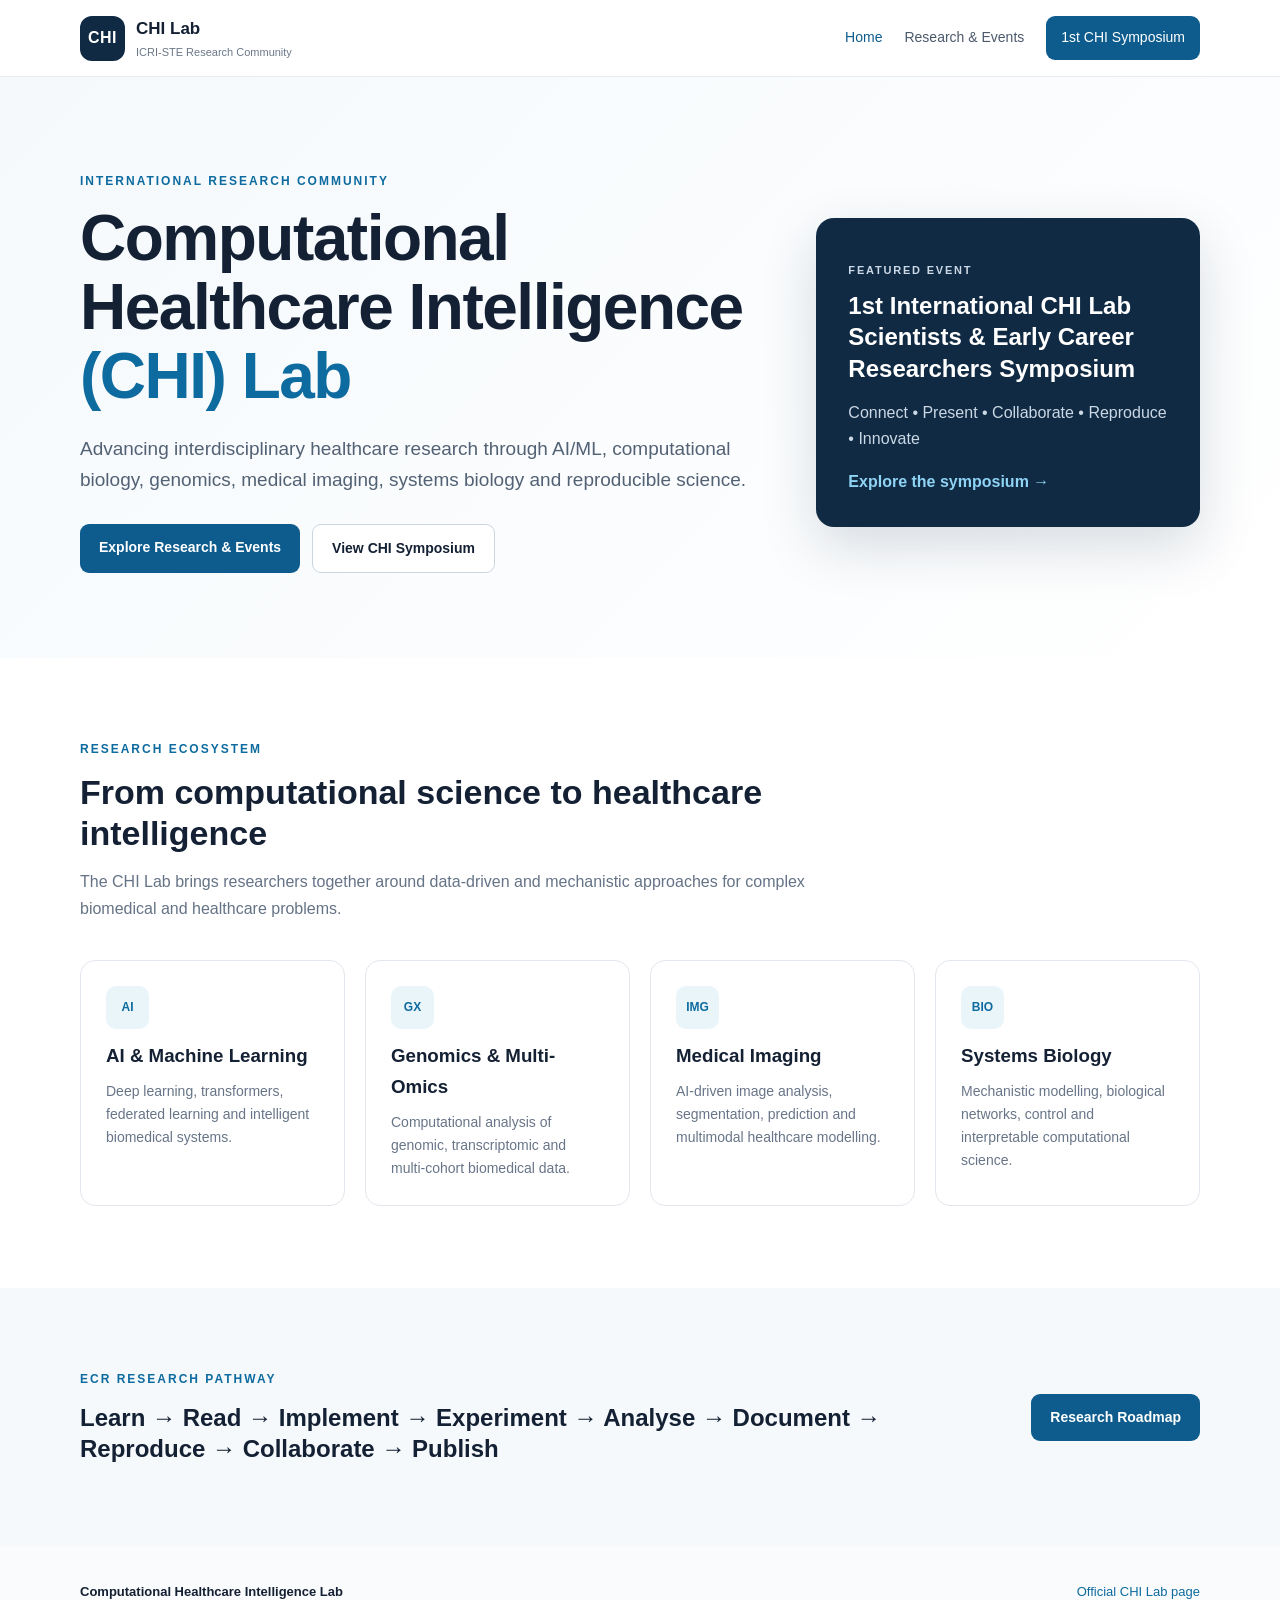
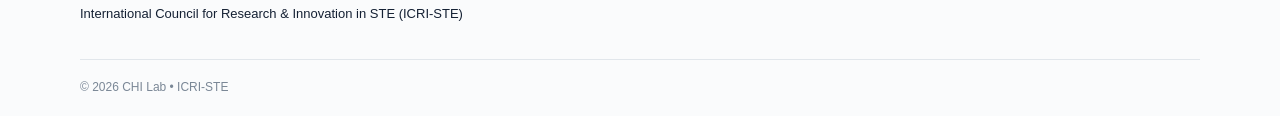
==== index.html @ 9bc494a2 "Add files via upload" ====
<!DOCTYPE html>
<html lang="en">
<head>
  <meta charset="UTF-8">
  <meta name="viewport" content="width=device-width, initial-scale=1.0">
  <meta name="description" content="Computational Healthcare Intelligence (CHI) Lab — Scientists and Early Career Researchers community, research, projects and symposiums.">
  <title>CHI Lab | Computational Healthcare Intelligence</title>
  <link rel="stylesheet" href="styles.css">
</head>
<body>
  <header class="site-header">
    <div class="container nav-wrap">
      <a class="brand" href="index.html">
        <span class="brand-mark">CHI</span>
        <span>
          <strong>CHI Lab</strong>
          <small>ICRI-STE Research Community</small>
        </span>
      </a>
      <nav>
        <a class="active" href="index.html">Home</a>
        <a href="projects.html">Research & Events</a>
        <a class="nav-button" href="symposium.html">1st CHI Symposium</a>
      </nav>
    </div>
  </header>

  <main>
    <section class="hero">
      <div class="container hero-grid">
        <div>
          <p class="eyebrow">INTERNATIONAL RESEARCH COMMUNITY</p>
          <h1>Computational Healthcare Intelligence <span>(CHI) Lab</span></h1>
          <p class="hero-text">
            Advancing interdisciplinary healthcare research through AI/ML, computational biology,
            genomics, medical imaging, systems biology and reproducible science.
          </p>
          <div class="hero-actions">
            <a class="btn primary" href="projects.html">Explore Research & Events</a>
            <a class="btn secondary" href="symposium.html">View CHI Symposium</a>
          </div>
        </div>
        <div class="hero-card">
          <p class="card-label">FEATURED EVENT</p>
          <h2>1st International CHI Lab Scientists & Early Career Researchers Symposium</h2>
          <p>Connect • Present • Collaborate • Reproduce • Innovate</p>
          <a href="symposium.html">Explore the symposium →</a>
        </div>
      </div>
    </section>

    <section class="section">
      <div class="container">
        <div class="section-heading">
          <p class="eyebrow">RESEARCH ECOSYSTEM</p>
          <h2>From computational science to healthcare intelligence</h2>
          <p>
            The CHI Lab brings researchers together around data-driven and mechanistic approaches
            for complex biomedical and healthcare problems.
          </p>
        </div>

        <div class="cards four">
          <article class="card"><div class="icon">AI</div><h3>AI & Machine Learning</h3><p>Deep learning, transformers, federated learning and intelligent biomedical systems.</p></article>
          <article class="card"><div class="icon">GX</div><h3>Genomics & Multi-Omics</h3><p>Computational analysis of genomic, transcriptomic and multi-cohort biomedical data.</p></article>
          <article class="card"><div class="icon">IMG</div><h3>Medical Imaging</h3><p>AI-driven image analysis, segmentation, prediction and multimodal healthcare modelling.</p></article>
          <article class="card"><div class="icon">BIO</div><h3>Systems Biology</h3><p>Mechanistic modelling, biological networks, control and interpretable computational science.</p></article>
        </div>
      </div>
    </section>

    <section class="section soft">
      <div class="container pathway">
        <div>
          <p class="eyebrow">ECR RESEARCH PATHWAY</p>
          <h2>Learn → Read → Implement → Experiment → Analyse → Document → Reproduce → Collaborate → Publish</h2>
        </div>
        <a class="btn primary" href="projects.html">Research Roadmap</a>
      </div>
    </section>
  </main>

  <footer>
    <div class="container footer-grid">
      <div><strong>Computational Healthcare Intelligence Lab</strong><br>International Council for Research & Innovation in STE (ICRI-STE)</div>
      <div><a href="https://icriste.com/computational-healthcare-intelligence-lab-chi-lab/">Official CHI Lab page</a></div>
    </div>
    <div class="container copyright">© 2026 CHI Lab • ICRI-STE</div>
  </footer>

  <script src="script.js"></script>
</body>
</html>
---- styles.css ----
*{box-sizing:border-box}html{scroll-behavior:smooth}body{margin:0;font-family:Inter,Segoe UI,Arial,sans-serif;color:#142033;background:#fff;line-height:1.65}a{color:inherit;text-decoration:none}.container{width:min(1120px,92%);margin:auto}.site-header{position:sticky;top:0;z-index:20;background:rgba(255,255,255,.94);backdrop-filter:blur(12px);border-bottom:1px solid #e7ebf0}.nav-wrap{min-height:76px;display:flex;align-items:center;justify-content:space-between;gap:25px}.brand{display:flex;align-items:center;gap:11px}.brand-mark{width:45px;height:45px;border-radius:12px;display:grid;place-items:center;background:#102a43;color:#fff;font-weight:800;letter-spacing:.5px}.brand strong{display:block;font-size:17px}.brand small{display:block;color:#6b7788;font-size:11px}nav{display:flex;align-items:center;gap:22px;font-size:14px;color:#4c596b}nav a:hover,nav .active{color:#0d5c8d}.nav-button{padding:10px 15px;border-radius:9px;background:#0d5c8d!important;color:#fff!important}.hero{padding:95px 0 85px;background:linear-gradient(135deg,#f5f9fc,#fff)}.hero-grid{display:grid;grid-template-columns:1.4fr .8fr;gap:65px;align-items:center}.eyebrow{font-size:12px;font-weight:800;letter-spacing:2px;color:#0d6b9f;margin:0 0 12px}.hero h1,.page-hero h1,.symposium-hero h1{font-size:clamp(38px,5vw,64px);line-height:1.08;margin:0 0 22px;letter-spacing:-1.5px}.hero h1 span,.symposium-hero h1 span{color:#0d6b9f}.hero-text,.lead{font-size:19px;color:#526174;max-width:720px}.hero-actions{display:flex;gap:12px;flex-wrap:wrap;margin-top:28px}.btn{display:inline-block;padding:12px 19px;border-radius:9px;font-weight:700;font-size:14px}.btn.primary{background:#0d5c8d;color:#fff}.btn.secondary{border:1px solid #ccd6e0;background:#fff}.hero-card{padding:32px;border-radius:18px;background:#102a43;color:#fff;box-shadow:0 20px 55px rgba(16,42,67,.16)}.hero-card h2{line-height:1.3;margin:8px 0 14px}.hero-card p{color:#cbd8e5}.hero-card a{font-weight:700;color:#8fd3f5}.card-label,.event-kicker{font-size:11px;font-weight:800;letter-spacing:1.8px;color:#79c5e9}.section{padding:82px 0}.section.soft{background:#f6f9fb}.section-heading{max-width:760px;margin-bottom:38px}.section-heading h2{font-size:34px;line-height:1.2;margin:0 0 12px}.section-heading p:not(.eyebrow){color:#657386}.section-heading.compact{margin-top:70px}.cards{display:grid;gap:20px}.cards.four{grid-template-columns:repeat(4,1fr)}.cards.three{grid-template-columns:repeat(3,1fr)}.card{border:1px solid #e1e7ed;border-radius:15px;padding:25px;background:#fff}.card h3{margin:12px 0 8px}.card p{margin:0;color:#687588;font-size:14px}.icon{width:43px;height:43px;border-radius:10px;background:#eaf5fa;color:#0d6b9f;display:grid;place-items:center;font-weight:800;font-size:12px}.pathway{display:flex;align-items:center;justify-content:space-between;gap:35px}.pathway h2{max-width:850px;margin:0;line-height:1.3}.page-hero{padding:80px 0;background:#f5f9fc}.page-hero h1{font-size:48px}.page-hero p:not(.eyebrow){font-size:18px;color:#627083}.feature-event{display:grid;grid-template-columns:125px 1fr;gap:35px;border:1px solid #dfe7ee;border-radius:18px;padding:32px;background:#fff;box-shadow:0 12px 35px rgba(16,42,67,.06)}.event-date{height:125px;border-radius:15px;background:#102a43;color:#fff;display:grid;place-items:center;align-content:center}.event-date span{font-size:45px;font-weight:800;line-height:1}.event-date small{font-size:10px;letter-spacing:1px}.feature-event h2{font-size:30px;line-height:1.25;margin:0 0 14px}.feature-event p{color:#657386}.tags{display:flex;gap:8px;flex-wrap:wrap;margin:20px 0}.tags span{font-size:12px;padding:5px 9px;border-radius:20px;background:#edf5f9;color:#0b5f87}.symposium-hero{padding:100px 0;background:radial-gradient(circle at 80% 20%,#dff3fb,transparent 34%),linear-gradient(135deg,#f4f9fc,#fff)}.event-kicker{display:inline-block;padding:7px 11px;border:1px solid #b8dcea;border-radius:20px;margin-bottom:18px}.symposium-hero h1{font-size:clamp(38px,5vw,62px)}.split{display:grid;grid-template-columns:1.15fr .85fr;gap:65px;align-items:start}.split h2{font-size:36px;line-height:1.2}.info-panel{border:1px solid #dfe7ee;border-radius:16px;overflow:hidden}.info-panel div{padding:18px 20px;border-bottom:1px solid #e5eaf0}.info-panel div:last-child{border:0}.info-panel span{display:block;color:#718095;font-size:12px;text-transform:uppercase;letter-spacing:1px}.info-panel strong{display:block;margin-top:4px}.timeline{display:grid;gap:15px}.timeline>div{display:grid;grid-template-columns:55px 1fr;gap:20px;padding:20px;border:1px solid #dfe7ee;border-radius:13px;background:#fff}.timeline>div>span{width:45px;height:45px;border-radius:50%;display:grid;place-items:center;background:#eaf5fa;color:#0d6b9f;font-weight:800}.timeline h3{margin:0 0 5px}.timeline p{margin:0;color:#687588}.cta-box{margin-top:55px;padding:38px;border-radius:18px;background:#102a43;color:#fff}.cta-box h2{margin-top:0}.cta-box p{color:#cbd8e5}.footer-grid{display:flex;justify-content:space-between;gap:30px;padding:35px 0;border-bottom:1px solid #e1e6eb;font-size:13px}.footer-grid a{color:#0d6b9f}.copyright{padding:18px 0;color:#7a8796;font-size:12px}footer{background:#fafbfc}@media(max-width:850px){nav{gap:9px}nav a:not(.nav-button){display:none}.hero-grid,.split{grid-template-columns:1fr}.cards.four,.cards.three{grid-template-columns:1fr 1fr}.feature-event{grid-template-columns:1fr}.pathway{display:block}.pathway .btn{margin-top:22px}}@media(max-width:560px){.cards.four,.cards.three{grid-template-columns:1fr}.hero{padding:65px 0}.section{padding:60px 0}.feature-event{padding:22px}.footer-grid{display:block}.footer-grid>div+div{margin-top:14px}}
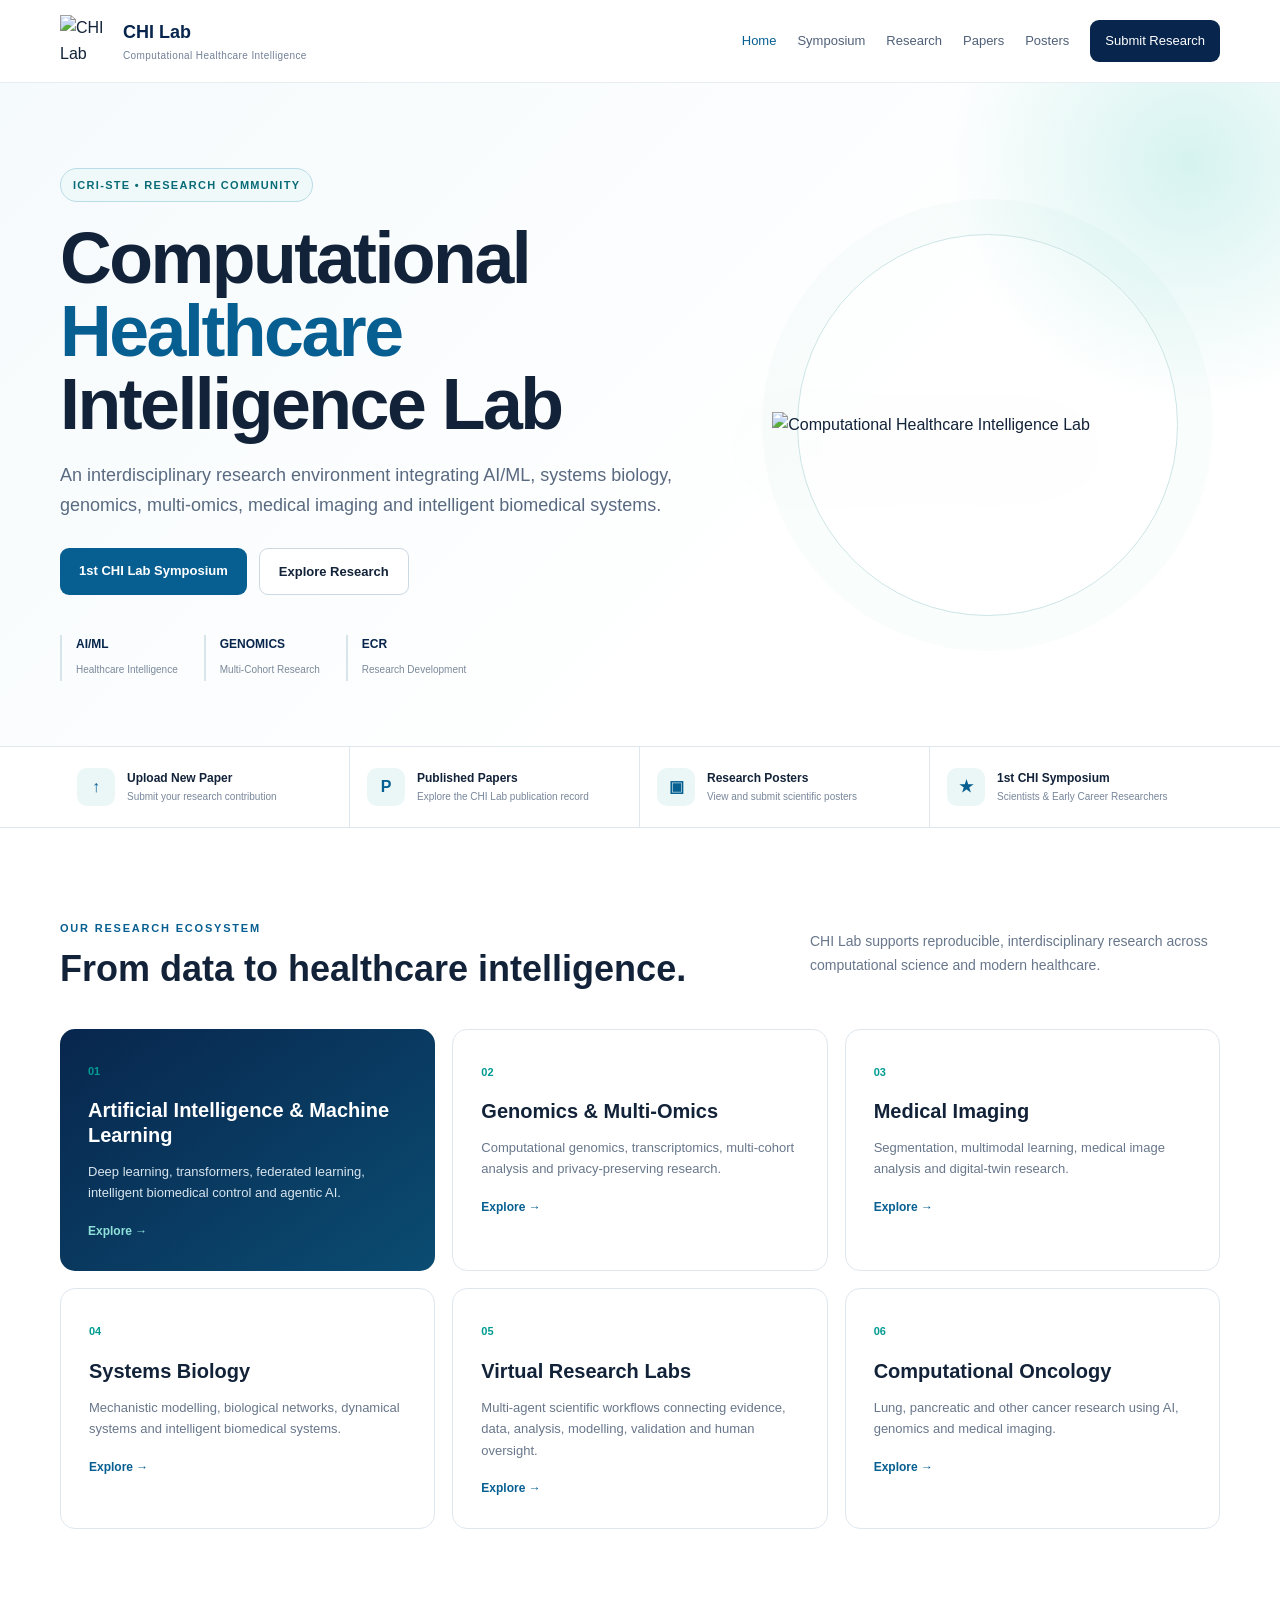
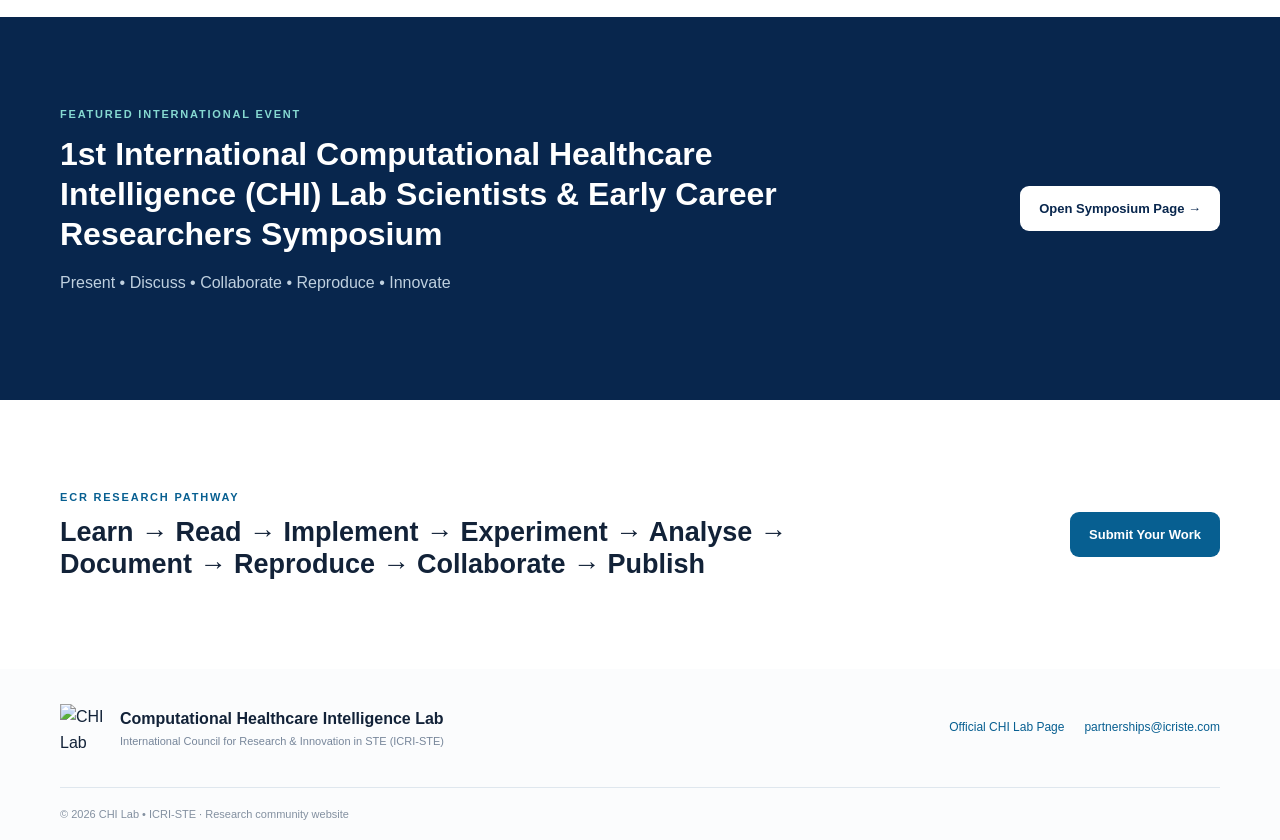
==== commit 6410882a: "Add files via upload" ====
--- a/index.html
+++ b/index.html
@@ -1,93 +1,112 @@
 <!DOCTYPE html>
 <html lang="en">
 <head>
-  <meta charset="UTF-8">
-  <meta name="viewport" content="width=device-width, initial-scale=1.0">
-  <meta name="description" content="Computational Healthcare Intelligence (CHI) Lab — Scientists and Early Career Researchers community, research, projects and symposiums.">
-  <title>CHI Lab | Computational Healthcare Intelligence</title>
-  <link rel="stylesheet" href="styles.css">
+<meta charset="UTF-8">
+<meta name="viewport" content="width=device-width, initial-scale=1.0">
+<meta name="description" content="Computational Healthcare Intelligence (CHI) Lab — ICRI-STE">
+<title>CHI Lab | Computational Healthcare Intelligence</title>
+<link rel="icon" type="image/png" href="assets/CHI-Lab.png">
+<link rel="stylesheet" href="styles.css">
 </head>
 <body>
-  <header class="site-header">
-    <div class="container nav-wrap">
-      <a class="brand" href="index.html">
-        <span class="brand-mark">CHI</span>
-        <span>
-          <strong>CHI Lab</strong>
-          <small>ICRI-STE Research Community</small>
-        </span>
-      </a>
-      <nav>
-        <a class="active" href="index.html">Home</a>
-        <a href="projects.html">Research & Events</a>
-        <a class="nav-button" href="symposium.html">1st CHI Symposium</a>
-      </nav>
+<header class="header">
+  <div class="container nav">
+    <a class="brand" href="index.html">
+      <img src="assets/CHI-Lab.png" alt="CHI Lab logo">
+      <span><b>CHI Lab</b><small>Computational Healthcare Intelligence</small></span>
+    </a>
+    <button class="menu" aria-label="Toggle menu">☰</button>
+    <nav class="links">
+      <a class="active" href="index.html">Home</a>
+      <a href="symposium.html">Symposium</a>
+      <a href="research.html">Research</a>
+      <a href="publications.html">Papers</a>
+      <a href="posters.html">Posters</a>
+      <a class="nav-cta" href="submit.html">Submit Research</a>
+    </nav>
+  </div>
+</header>
+
+<main>
+<section class="hero">
+  <div class="hero-glow"></div>
+  <div class="container hero-grid">
+    <div class="hero-copy">
+      <div class="pill">ICRI-STE • RESEARCH COMMUNITY</div>
+      <h1>Computational <span>Healthcare</span> Intelligence Lab</h1>
+      <p class="lead">An interdisciplinary research environment integrating AI/ML, systems biology, genomics, multi-omics, medical imaging and intelligent biomedical systems.</p>
+      <div class="actions">
+        <a class="btn primary" href="symposium.html">1st CHI Lab Symposium</a>
+        <a class="btn ghost" href="research.html">Explore Research</a>
+      </div>
+      <div class="mini-stats">
+        <div><strong>AI/ML</strong><span>Healthcare Intelligence</span></div>
+        <div><strong>GENOMICS</strong><span>Multi-Cohort Research</span></div>
+        <div><strong>ECR</strong><span>Research Development</span></div>
+      </div>
     </div>
-  </header>
+    <div class="hero-logo">
+      <div class="logo-ring"></div>
+      <img src="assets/CHI-Lab.png" alt="Computational Healthcare Intelligence Lab">
+    </div>
+  </div>
+</section>
 
-  <main>
-    <section class="hero">
-      <div class="container hero-grid">
-        <div>
-          <p class="eyebrow">INTERNATIONAL RESEARCH COMMUNITY</p>
-          <h1>Computational Healthcare Intelligence <span>(CHI) Lab</span></h1>
-          <p class="hero-text">
-            Advancing interdisciplinary healthcare research through AI/ML, computational biology,
-            genomics, medical imaging, systems biology and reproducible science.
-          </p>
-          <div class="hero-actions">
-            <a class="btn primary" href="projects.html">Explore Research & Events</a>
-            <a class="btn secondary" href="symposium.html">View CHI Symposium</a>
-          </div>
-        </div>
-        <div class="hero-card">
-          <p class="card-label">FEATURED EVENT</p>
-          <h2>1st International CHI Lab Scientists & Early Career Researchers Symposium</h2>
-          <p>Connect • Present • Collaborate • Reproduce • Innovate</p>
-          <a href="symposium.html">Explore the symposium →</a>
-        </div>
-      </div>
-    </section>
+<section class="quickbar">
+  <div class="container quick-grid">
+    <a href="submit.html"><span class="quick-icon">↑</span><span><b>Upload New Paper</b><small>Submit your research contribution</small></span></a>
+    <a href="publications.html"><span class="quick-icon">P</span><span><b>Published Papers</b><small>Explore the CHI Lab publication record</small></span></a>
+    <a href="posters.html"><span class="quick-icon">▣</span><span><b>Research Posters</b><small>View and submit scientific posters</small></span></a>
+    <a href="symposium.html"><span class="quick-icon">★</span><span><b>1st CHI Symposium</b><small>Scientists & Early Career Researchers</small></span></a>
+  </div>
+</section>
 
-    <section class="section">
-      <div class="container">
-        <div class="section-heading">
-          <p class="eyebrow">RESEARCH ECOSYSTEM</p>
-          <h2>From computational science to healthcare intelligence</h2>
-          <p>
-            The CHI Lab brings researchers together around data-driven and mechanistic approaches
-            for complex biomedical and healthcare problems.
-          </p>
-        </div>
+<section class="section">
+  <div class="container">
+    <div class="section-head">
+      <div><span class="eyebrow">OUR RESEARCH ECOSYSTEM</span><h2>From data to healthcare intelligence.</h2></div>
+      <p>CHI Lab supports reproducible, interdisciplinary research across computational science and modern healthcare.</p>
+    </div>
+    <div class="research-grid">
+      <article class="research-card featured"><span class="number">01</span><h3>Artificial Intelligence & Machine Learning</h3><p>Deep learning, transformers, federated learning, intelligent biomedical control and agentic AI.</p><a href="research.html#ai">Explore →</a></article>
+      <article class="research-card"><span class="number">02</span><h3>Genomics & Multi-Omics</h3><p>Computational genomics, transcriptomics, multi-cohort analysis and privacy-preserving research.</p><a href="research.html#genomics">Explore →</a></article>
+      <article class="research-card"><span class="number">03</span><h3>Medical Imaging</h3><p>Segmentation, multimodal learning, medical image analysis and digital-twin research.</p><a href="research.html#imaging">Explore →</a></article>
+      <article class="research-card"><span class="number">04</span><h3>Systems Biology</h3><p>Mechanistic modelling, biological networks, dynamical systems and intelligent biomedical systems.</p><a href="research.html#systems">Explore →</a></article>
+      <article class="research-card"><span class="number">05</span><h3>Virtual Research Labs</h3><p>Multi-agent scientific workflows connecting evidence, data, analysis, modelling, validation and human oversight.</p><a href="research.html#virtual-lab">Explore →</a></article>
+      <article class="research-card"><span class="number">06</span><h3>Computational Oncology</h3><p>Lung, pancreatic and other cancer research using AI, genomics and medical imaging.</p><a href="research.html#oncology">Explore →</a></article>
+    </div>
+  </div>
+</section>
 
-        <div class="cards four">
-          <article class="card"><div class="icon">AI</div><h3>AI & Machine Learning</h3><p>Deep learning, transformers, federated learning and intelligent biomedical systems.</p></article>
-          <article class="card"><div class="icon">GX</div><h3>Genomics & Multi-Omics</h3><p>Computational analysis of genomic, transcriptomic and multi-cohort biomedical data.</p></article>
-          <article class="card"><div class="icon">IMG</div><h3>Medical Imaging</h3><p>AI-driven image analysis, segmentation, prediction and multimodal healthcare modelling.</p></article>
-          <article class="card"><div class="icon">BIO</div><h3>Systems Biology</h3><p>Mechanistic modelling, biological networks, control and interpretable computational science.</p></article>
-        </div>
-      </div>
-    </section>
+<section class="section dark-section">
+  <div class="container symposium-banner">
+    <div>
+      <span class="eyebrow light">FEATURED INTERNATIONAL EVENT</span>
+      <h2>1st International Computational Healthcare Intelligence (CHI) Lab Scientists & Early Career Researchers Symposium</h2>
+      <p>Present • Discuss • Collaborate • Reproduce • Innovate</p>
+    </div>
+    <a class="btn white" href="symposium.html">Open Symposium Page →</a>
+  </div>
+</section>
 
-    <section class="section soft">
-      <div class="container pathway">
-        <div>
-          <p class="eyebrow">ECR RESEARCH PATHWAY</p>
-          <h2>Learn → Read → Implement → Experiment → Analyse → Document → Reproduce → Collaborate → Publish</h2>
-        </div>
-        <a class="btn primary" href="projects.html">Research Roadmap</a>
-      </div>
-    </section>
-  </main>
+<section class="section pathway-section">
+  <div class="container pathway">
+    <div>
+      <span class="eyebrow">ECR RESEARCH PATHWAY</span>
+      <h2>Learn → Read → Implement → Experiment → Analyse → Document → Reproduce → Collaborate → Publish</h2>
+    </div>
+    <a class="btn primary" href="submit.html">Submit Your Work</a>
+  </div>
+</section>
+</main>
 
-  <footer>
-    <div class="container footer-grid">
-      <div><strong>Computational Healthcare Intelligence Lab</strong><br>International Council for Research & Innovation in STE (ICRI-STE)</div>
-      <div><a href="https://icriste.com/computational-healthcare-intelligence-lab-chi-lab/">Official CHI Lab page</a></div>
-    </div>
-    <div class="container copyright">© 2026 CHI Lab • ICRI-STE</div>
-  </footer>
-
-  <script src="script.js"></script>
+<footer>
+  <div class="container footer-main">
+    <div class="footer-brand"><img src="assets/CHI-Lab.png" alt="CHI Lab"><div><b>Computational Healthcare Intelligence Lab</b><span>International Council for Research & Innovation in STE (ICRI-STE)</span></div></div>
+    <div class="footer-links"><a href="https://icriste.com/computational-healthcare-intelligence-lab-chi-lab/">Official CHI Lab Page</a><a href="mailto:partnerships@icriste.com">partnerships@icriste.com</a></div>
+  </div>
+  <div class="container footer-bottom">© 2026 CHI Lab • ICRI-STE · Research community website</div>
+</footer>
+<script src="script.js"></script>
 </body>
 </html>
--- a/styles.css
+++ b/styles.css
@@ -1 +1 @@
-*{box-sizing:border-box}html{scroll-behavior:smooth}body{margin:0;font-family:Inter,Segoe UI,Arial,sans-serif;color:#142033;background:#fff;line-height:1.65}a{color:inherit;text-decoration:none}.container{width:min(1120px,92%);margin:auto}.site-header{position:sticky;top:0;z-index:20;background:rgba(255,255,255,.94);backdrop-filter:blur(12px);border-bottom:1px solid #e7ebf0}.nav-wrap{min-height:76px;display:flex;align-items:center;justify-content:space-between;gap:25px}.brand{display:flex;align-items:center;gap:11px}.brand-mark{width:45px;height:45px;border-radius:12px;display:grid;place-items:center;background:#102a43;color:#fff;font-weight:800;letter-spacing:.5px}.brand strong{display:block;font-size:17px}.brand small{display:block;color:#6b7788;font-size:11px}nav{display:flex;align-items:center;gap:22px;font-size:14px;color:#4c596b}nav a:hover,nav .active{color:#0d5c8d}.nav-button{padding:10px 15px;border-radius:9px;background:#0d5c8d!important;color:#fff!important}.hero{padding:95px 0 85px;background:linear-gradient(135deg,#f5f9fc,#fff)}.hero-grid{display:grid;grid-template-columns:1.4fr .8fr;gap:65px;align-items:center}.eyebrow{font-size:12px;font-weight:800;letter-spacing:2px;color:#0d6b9f;margin:0 0 12px}.hero h1,.page-hero h1,.symposium-hero h1{font-size:clamp(38px,5vw,64px);line-height:1.08;margin:0 0 22px;letter-spacing:-1.5px}.hero h1 span,.symposium-hero h1 span{color:#0d6b9f}.hero-text,.lead{font-size:19px;color:#526174;max-width:720px}.hero-actions{display:flex;gap:12px;flex-wrap:wrap;margin-top:28px}.btn{display:inline-block;padding:12px 19px;border-radius:9px;font-weight:700;font-size:14px}.btn.primary{background:#0d5c8d;color:#fff}.btn.secondary{border:1px solid #ccd6e0;background:#fff}.hero-card{padding:32px;border-radius:18px;background:#102a43;color:#fff;box-shadow:0 20px 55px rgba(16,42,67,.16)}.hero-card h2{line-height:1.3;margin:8px 0 14px}.hero-card p{color:#cbd8e5}.hero-card a{font-weight:700;color:#8fd3f5}.card-label,.event-kicker{font-size:11px;font-weight:800;letter-spacing:1.8px;color:#79c5e9}.section{padding:82px 0}.section.soft{background:#f6f9fb}.section-heading{max-width:760px;margin-bottom:38px}.section-heading h2{font-size:34px;line-height:1.2;margin:0 0 12px}.section-heading p:not(.eyebrow){color:#657386}.section-heading.compact{margin-top:70px}.cards{display:grid;gap:20px}.cards.four{grid-template-columns:repeat(4,1fr)}.cards.three{grid-template-columns:repeat(3,1fr)}.card{border:1px solid #e1e7ed;border-radius:15px;padding:25px;background:#fff}.card h3{margin:12px 0 8px}.card p{margin:0;color:#687588;font-size:14px}.icon{width:43px;height:43px;border-radius:10px;background:#eaf5fa;color:#0d6b9f;display:grid;place-items:center;font-weight:800;font-size:12px}.pathway{display:flex;align-items:center;justify-content:space-between;gap:35px}.pathway h2{max-width:850px;margin:0;line-height:1.3}.page-hero{padding:80px 0;background:#f5f9fc}.page-hero h1{font-size:48px}.page-hero p:not(.eyebrow){font-size:18px;color:#627083}.feature-event{display:grid;grid-template-columns:125px 1fr;gap:35px;border:1px solid #dfe7ee;border-radius:18px;padding:32px;background:#fff;box-shadow:0 12px 35px rgba(16,42,67,.06)}.event-date{height:125px;border-radius:15px;background:#102a43;color:#fff;display:grid;place-items:center;align-content:center}.event-date span{font-size:45px;font-weight:800;line-height:1}.event-date small{font-size:10px;letter-spacing:1px}.feature-event h2{font-size:30px;line-height:1.25;margin:0 0 14px}.feature-event p{color:#657386}.tags{display:flex;gap:8px;flex-wrap:wrap;margin:20px 0}.tags span{font-size:12px;padding:5px 9px;border-radius:20px;background:#edf5f9;color:#0b5f87}.symposium-hero{padding:100px 0;background:radial-gradient(circle at 80% 20%,#dff3fb,transparent 34%),linear-gradient(135deg,#f4f9fc,#fff)}.event-kicker{display:inline-block;padding:7px 11px;border:1px solid #b8dcea;border-radius:20px;margin-bottom:18px}.symposium-hero h1{font-size:clamp(38px,5vw,62px)}.split{display:grid;grid-template-columns:1.15fr .85fr;gap:65px;align-items:start}.split h2{font-size:36px;line-height:1.2}.info-panel{border:1px solid #dfe7ee;border-radius:16px;overflow:hidden}.info-panel div{padding:18px 20px;border-bottom:1px solid #e5eaf0}.info-panel div:last-child{border:0}.info-panel span{display:block;color:#718095;font-size:12px;text-transform:uppercase;letter-spacing:1px}.info-panel strong{display:block;margin-top:4px}.timeline{display:grid;gap:15px}.timeline>div{display:grid;grid-template-columns:55px 1fr;gap:20px;padding:20px;border:1px solid #dfe7ee;border-radius:13px;background:#fff}.timeline>div>span{width:45px;height:45px;border-radius:50%;display:grid;place-items:center;background:#eaf5fa;color:#0d6b9f;font-weight:800}.timeline h3{margin:0 0 5px}.timeline p{margin:0;color:#687588}.cta-box{margin-top:55px;padding:38px;border-radius:18px;background:#102a43;color:#fff}.cta-box h2{margin-top:0}.cta-box p{color:#cbd8e5}.footer-grid{display:flex;justify-content:space-between;gap:30px;padding:35px 0;border-bottom:1px solid #e1e6eb;font-size:13px}.footer-grid a{color:#0d6b9f}.copyright{padding:18px 0;color:#7a8796;font-size:12px}footer{background:#fafbfc}@media(max-width:850px){nav{gap:9px}nav a:not(.nav-button){display:none}.hero-grid,.split{grid-template-columns:1fr}.cards.four,.cards.three{grid-template-columns:1fr 1fr}.feature-event{grid-template-columns:1fr}.pathway{display:block}.pathway .btn{margin-top:22px}}@media(max-width:560px){.cards.four,.cards.three{grid-template-columns:1fr}.hero{padding:65px 0}.section{padding:60px 0}.feature-event{padding:22px}.footer-grid{display:block}.footer-grid>div+div{margin-top:14px}}
+:root{--navy:#08264d;--blue:#075f91;--teal:#009b91;--ink:#122238;--muted:#68778b;--line:#dfe7ee;--soft:#f4f8fb;--white:#fff;--shadow:0 18px 55px rgba(8,38,77,.10)}*{box-sizing:border-box}html{scroll-behavior:smooth}body{margin:0;font-family:Inter,Segoe UI,Arial,sans-serif;color:var(--ink);line-height:1.65;background:#fff}a{text-decoration:none;color:inherit}.container{width:min(1160px,92%);margin:auto}.header{position:sticky;top:0;z-index:100;background:rgba(255,255,255,.94);backdrop-filter:blur(15px);border-bottom:1px solid #e8edf2}.nav{min-height:82px;display:flex;align-items:center;justify-content:space-between;gap:20px}.brand{display:flex;align-items:center;gap:11px}.brand img{width:52px;height:52px;object-fit:contain}.brand b{display:block;font-size:18px;color:var(--navy)}.brand small{display:block;color:#728096;font-size:10px;letter-spacing:.4px}.links{display:flex;align-items:center;gap:21px;font-size:13px;color:#506078}.links a:hover,.links .active{color:var(--blue)}.nav-cta{background:var(--navy)!important;color:#fff!important;padding:10px 15px;border-radius:9px}.menu{display:none;border:0;background:none;font-size:25px}.hero{position:relative;overflow:hidden;padding:85px 0 65px;background:linear-gradient(135deg,#f5fafc 0%,#fff 65%)}.hero-glow{position:absolute;width:500px;height:500px;border-radius:50%;right:-160px;top:-170px;background:radial-gradient(circle,#d6f3f0,transparent 68%)}.hero-grid{display:grid;grid-template-columns:1.15fr .85fr;align-items:center;gap:65px;position:relative}.pill,.event-tag{display:inline-block;border:1px solid #b9dce6;background:#eff9fa;color:#086b76;border-radius:30px;padding:7px 12px;font-size:11px;font-weight:800;letter-spacing:1.3px}.hero h1{font-size:clamp(43px,5.6vw,72px);line-height:1.02;letter-spacing:-2.5px;margin:20px 0}.hero h1 span{color:var(--blue)}.lead{font-size:18px;color:#596a80;max-width:690px}.actions{display:flex;gap:12px;flex-wrap:wrap;margin-top:27px}.btn{display:inline-block;padding:12px 19px;border-radius:9px;font-size:13px;font-weight:800}.btn.primary{background:var(--blue);color:#fff}.btn.ghost{border:1px solid #ccd8e2;background:#fff}.btn.white{background:#fff;color:var(--navy)}.btn.outline-white{border:1px solid rgba(255,255,255,.6);color:#fff}.btn.large{padding:14px 22px}.hero-logo{position:relative;display:grid;place-items:center}.hero-logo img{width:min(430px,100%);filter:drop-shadow(0 25px 40px rgba(8,38,77,.15));position:relative}.logo-ring{position:absolute;width:82%;aspect-ratio:1;border:1px solid #cce5e5;border-radius:50%;box-shadow:0 0 0 35px rgba(0,155,145,.025)}.mini-stats{display:flex;gap:26px;margin-top:40px}.mini-stats div{padding-left:14px;border-left:2px solid #d7e5ea}.mini-stats strong{display:block;color:var(--navy);font-size:12px}.mini-stats span{font-size:10px;color:#7b899a}.quickbar{border-top:1px solid var(--line);border-bottom:1px solid var(--line);background:#fff}.quick-grid{display:grid;grid-template-columns:repeat(4,1fr)}.quick-grid>a{display:flex;align-items:center;gap:12px;padding:21px 17px;border-right:1px solid var(--line)}.quick-grid>a:last-child{border-right:0}.quick-grid>a:hover{background:var(--soft)}.quick-icon{width:38px;height:38px;border-radius:10px;background:#eaf7f6;color:var(--blue);display:grid;place-items:center;font-weight:900}.quick-grid b{display:block;font-size:12px}.quick-grid small{display:block;color:#77869a;font-size:10px}.section{padding:88px 0}.soft{background:var(--soft)}.section-head{display:flex;justify-content:space-between;gap:50px;align-items:end;margin-bottom:38px}.section-head>div{max-width:720px}.section-head>p{max-width:410px;color:var(--muted);font-size:14px}.section-head.compact{margin-top:65px}.eyebrow{display:block;color:var(--blue);font-weight:900;font-size:11px;letter-spacing:1.8px;margin-bottom:10px}.eyebrow.light{color:#86d9d1}.section h2{font-size:36px;line-height:1.2;margin:0}.research-grid{display:grid;grid-template-columns:repeat(3,1fr);gap:17px}.research-card{padding:28px;border:1px solid var(--line);border-radius:15px;background:#fff;min-height:235px;transition:.25s}.research-card:hover{transform:translateY(-4px);box-shadow:var(--shadow)}.research-card.featured{background:linear-gradient(145deg,#08264d,#0b4c72);color:#fff;border:0}.research-card.featured p{color:#d7e5ef}.research-card.featured a{color:#8ee0d9}.number{font-size:11px;font-weight:900;color:var(--teal)}.research-card h3{font-size:20px;line-height:1.25;margin:15px 0 9px}.research-card p{color:var(--muted);font-size:13px}.research-card a{color:var(--blue);font-size:12px;font-weight:900}.dark-section{background:var(--navy);color:#fff}.symposium-banner{display:flex;align-items:center;justify-content:space-between;gap:45px}.symposium-banner h2{font-size:32px;line-height:1.25;max-width:830px;margin:0 0 12px}.symposium-banner p{color:#bfd0df}.pathway{display:flex;justify-content:space-between;align-items:center;gap:35px}.pathway h2{font-size:27px;max-width:850px}.page-hero{padding:75px 0;background:linear-gradient(135deg,#f4f9fb,#fff)}.page-hero h1{font-size:54px;line-height:1.05;margin:0 0 12px}.page-hero p{color:var(--muted);font-size:18px}.research-list{display:grid;gap:15px}.research-list article{display:grid;grid-template-columns:65px 1fr;gap:25px;padding:28px;border:1px solid var(--line);border-radius:15px}.research-list article>span{font-weight:900;color:var(--teal);font-size:18px}.research-list h2{font-size:25px;margin:0 0 8px}.research-list p{color:var(--muted);margin:0}.submission-callout{display:flex;justify-content:space-between;align-items:center;gap:35px;padding:32px;border:1px solid #cde4e6;border-radius:17px;background:linear-gradient(120deg,#eef9f8,#f7fbfd)}.submission-callout h2{margin:0 0 7px}.submission-callout p{margin:0;color:var(--muted)}.paper-list{display:grid;gap:15px}.paper{padding:25px;border:1px solid var(--line);border-radius:14px}.paper-type{font-size:10px;font-weight:900;letter-spacing:1.3px;color:var(--teal)}.paper h3{font-size:20px;margin:8px 0}.authors{font-size:13px;color:var(--muted)}.text-link{display:inline-block;margin-right:20px;color:var(--blue);font-size:12px;font-weight:800}.poster-cta,.submit-hero{background:linear-gradient(125deg,#08264d,#075f91);color:#fff}.poster-cta{padding:38px;border-radius:18px;display:flex;justify-content:space-between;align-items:center;gap:30px}.poster-cta h2{margin:0 0 8px}.poster-cta p{color:#c8d9e7;margin:0}.poster-grid{display:grid;grid-template-columns:repeat(3,1fr);gap:18px}.poster-placeholder{min-height:310px;border:1px dashed #aebdca;border-radius:16px;padding:27px;background:linear-gradient(145deg,#f8fbfc,#edf4f7);display:flex;flex-direction:column;justify-content:end}.poster-placeholder span{font-size:10px;font-weight:900;color:var(--teal);letter-spacing:1.4px}.poster-placeholder h3{font-size:21px;margin:10px 0 5px}.poster-placeholder p{font-size:13px;color:var(--muted)}.symp-hero{padding:100px 0;background:radial-gradient(circle at 85% 10%,#1e7e91,transparent 25%),linear-gradient(135deg,#061f40,#0b5b79);color:#fff}.symp-hero h1{font-size:clamp(42px,5.5vw,67px);line-height:1.05;letter-spacing:-2px;max-width:1000px;margin:22px 0}.symp-hero h1 span{color:#7de0d5}.symp-hero p{max-width:800px;font-size:18px;color:#d2e2eb}.two-col{display:grid;grid-template-columns:1.1fr .9fr;gap:70px}.two-col h2{font-size:39px;line-height:1.15}.info-box{border:1px solid var(--line);border-radius:15px;overflow:hidden}.info-box div{padding:18px 21px;border-bottom:1px solid var(--line)}.info-box div:last-child{border:0}.info-box small{display:block;color:#738196;font-size:10px;letter-spacing:1.2px}.info-box b{display:block;font-size:13px;margin-top:4px}.timeline{display:grid;gap:13px}.timeline>div{display:grid;grid-template-columns:50px 1fr;gap:18px;padding:20px;border:1px solid var(--line);border-radius:13px;background:#fff}.timeline>div>b{width:43px;height:43px;display:grid;place-items:center;border-radius:50%;background:#e9f7f6;color:var(--blue)}.timeline h3{margin:0 0 4px}.timeline p{margin:0;color:var(--muted);font-size:13px}.submit-hero{padding:85px 0}.narrow{max-width:850px}.submit-hero h1{font-size:58px;line-height:1.05;margin:12px 0}.submit-hero p{font-size:18px;color:#d2e2eb;max-width:750px;margin-bottom:28px}.cards-three{display:grid;grid-template-columns:repeat(3,1fr);gap:18px}.submit-card{padding:30px;border:1px solid var(--line);border-radius:16px;background:#fff}.big-icon{width:52px;height:52px;border-radius:12px;display:grid;place-items:center;background:#eaf7f6;color:var(--blue);font-weight:900}.submit-card h3{font-size:21px}.submit-card p{color:var(--muted);font-size:13px}.submit-card a{color:var(--blue);font-weight:900;font-size:12px}.notice{margin-top:25px;padding:17px 20px;background:#fff8e9;border:1px solid #eedeb2;border-radius:10px;color:#6c5b2d;font-size:12px}.footer-main{display:flex;justify-content:space-between;gap:30px;padding:35px 0;border-bottom:1px solid var(--line)}.footer-brand{display:flex;gap:12px;align-items:center}.footer-brand img{width:48px;height:48px;object-fit:contain}.footer-brand b,.footer-brand span{display:block}.footer-brand span{font-size:11px;color:#77869a}.footer-links{display:flex;gap:20px;align-items:center;font-size:12px;color:var(--blue)}.footer-bottom{padding:17px 0;color:#8390a0;font-size:11px}footer{background:#fbfcfd}.menu{cursor:pointer}@media(max-width:900px){.links{display:none}.menu{display:block}.links.open{display:flex;position:absolute;top:82px;left:0;right:0;padding:18px;background:#fff;border-bottom:1px solid var(--line);flex-direction:column}.hero-grid,.two-col{grid-template-columns:1fr}.research-grid,.poster-grid,.cards-three{grid-template-columns:1fr 1fr}.quick-grid{grid-template-columns:1fr 1fr}.quick-grid>a:nth-child(2){border-right:0}.symposium-banner,.pathway,.section-head,.submission-callout{display:block}.symposium-banner .btn,.pathway .btn,.submission-callout .btn{margin-top:22px}.footer-main{display:block}.footer-links{margin-top:20px}}@media(max-width:580px){.research-grid,.poster-grid,.cards-three,.quick-grid{grid-template-columns:1fr}.quick-grid>a{border-right:0;border-bottom:1px solid var(--line)}.hero{padding:60px 0 45px}.section{padding:60px 0}.hero h1{font-size:43px}.page-hero h1,.submit-hero h1{font-size:42px}.symp-hero{padding:70px 0}.symp-hero h1{font-size:42px}.mini-stats{gap:12px;flex-wrap:wrap}.two-col h2{font-size:31px}.footer-links{display:block}.footer-links a{display:block;margin-bottom:9px}}
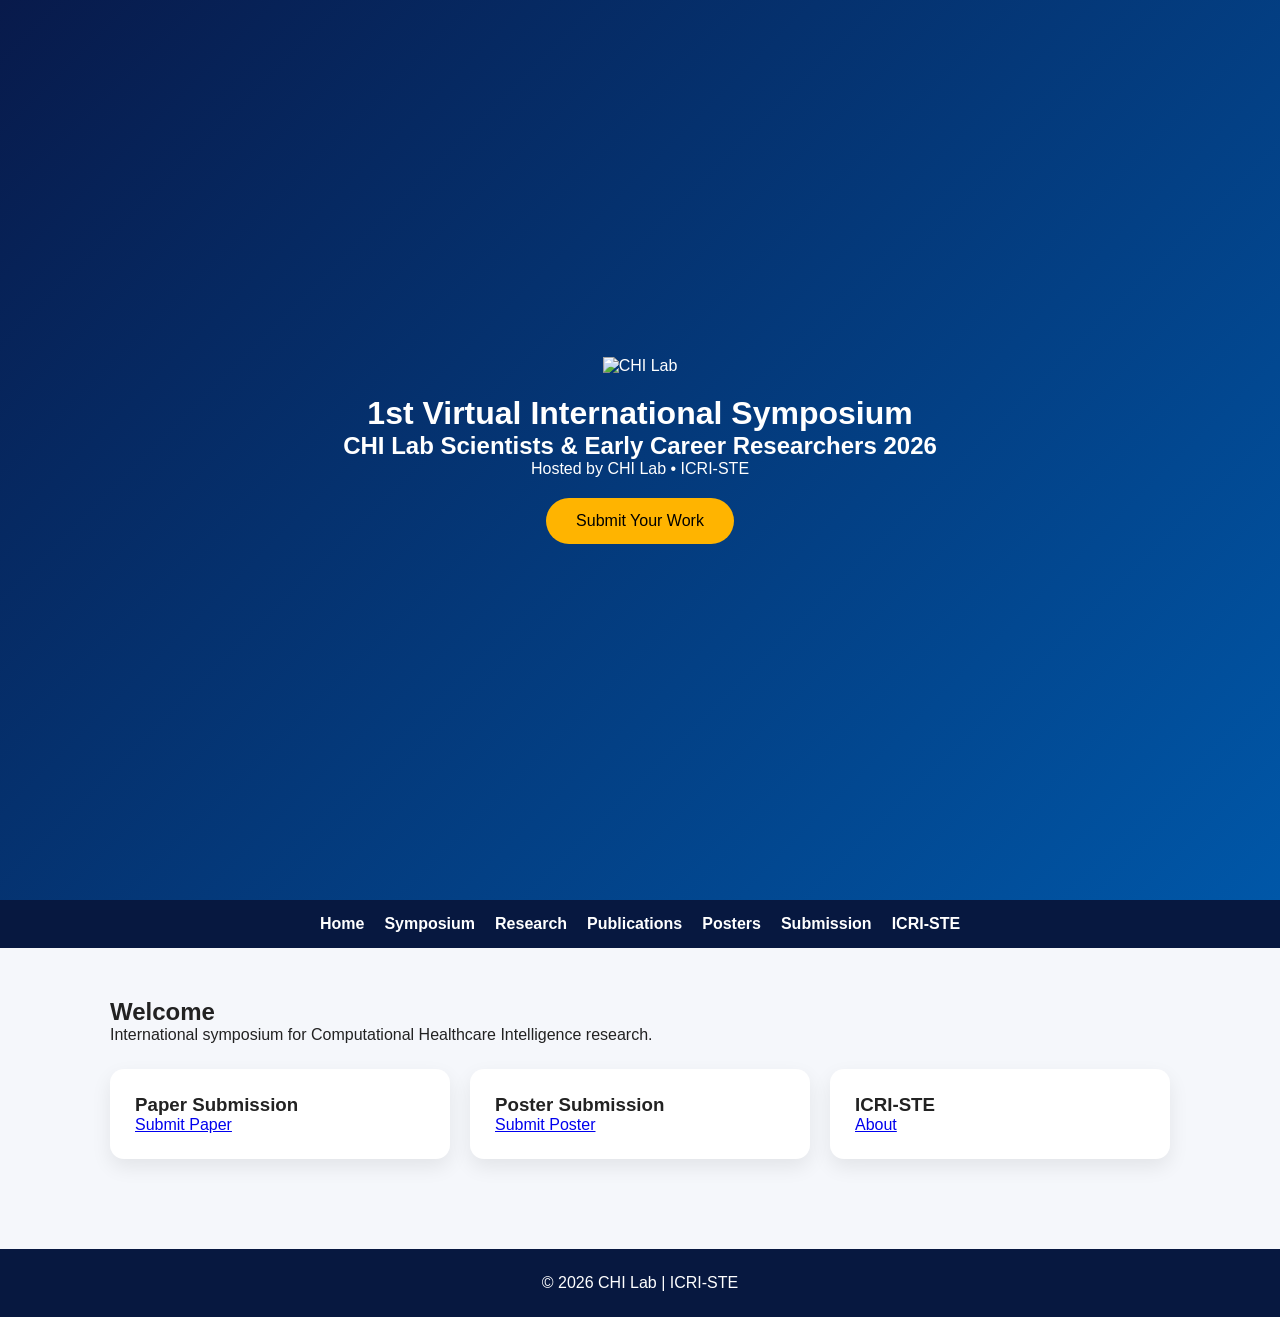
==== commit 6a7b8f35: "Add files via upload" ====
--- a/index.html
+++ b/index.html
@@ -1,112 +1 @@
-<!DOCTYPE html>
-<html lang="en">
-<head>
-<meta charset="UTF-8">
-<meta name="viewport" content="width=device-width, initial-scale=1.0">
-<meta name="description" content="Computational Healthcare Intelligence (CHI) Lab — ICRI-STE">
-<title>CHI Lab | Computational Healthcare Intelligence</title>
-<link rel="icon" type="image/png" href="assets/CHI-Lab.png">
-<link rel="stylesheet" href="styles.css">
-</head>
-<body>
-<header class="header">
-  <div class="container nav">
-    <a class="brand" href="index.html">
-      <img src="assets/CHI-Lab.png" alt="CHI Lab logo">
-      <span><b>CHI Lab</b><small>Computational Healthcare Intelligence</small></span>
-    </a>
-    <button class="menu" aria-label="Toggle menu">☰</button>
-    <nav class="links">
-      <a class="active" href="index.html">Home</a>
-      <a href="symposium.html">Symposium</a>
-      <a href="research.html">Research</a>
-      <a href="publications.html">Papers</a>
-      <a href="posters.html">Posters</a>
-      <a class="nav-cta" href="submit.html">Submit Research</a>
-    </nav>
-  </div>
-</header>
-
-<main>
-<section class="hero">
-  <div class="hero-glow"></div>
-  <div class="container hero-grid">
-    <div class="hero-copy">
-      <div class="pill">ICRI-STE • RESEARCH COMMUNITY</div>
-      <h1>Computational <span>Healthcare</span> Intelligence Lab</h1>
-      <p class="lead">An interdisciplinary research environment integrating AI/ML, systems biology, genomics, multi-omics, medical imaging and intelligent biomedical systems.</p>
-      <div class="actions">
-        <a class="btn primary" href="symposium.html">1st CHI Lab Symposium</a>
-        <a class="btn ghost" href="research.html">Explore Research</a>
-      </div>
-      <div class="mini-stats">
-        <div><strong>AI/ML</strong><span>Healthcare Intelligence</span></div>
-        <div><strong>GENOMICS</strong><span>Multi-Cohort Research</span></div>
-        <div><strong>ECR</strong><span>Research Development</span></div>
-      </div>
-    </div>
-    <div class="hero-logo">
-      <div class="logo-ring"></div>
-      <img src="assets/CHI-Lab.png" alt="Computational Healthcare Intelligence Lab">
-    </div>
-  </div>
-</section>
-
-<section class="quickbar">
-  <div class="container quick-grid">
-    <a href="submit.html"><span class="quick-icon">↑</span><span><b>Upload New Paper</b><small>Submit your research contribution</small></span></a>
-    <a href="publications.html"><span class="quick-icon">P</span><span><b>Published Papers</b><small>Explore the CHI Lab publication record</small></span></a>
-    <a href="posters.html"><span class="quick-icon">▣</span><span><b>Research Posters</b><small>View and submit scientific posters</small></span></a>
-    <a href="symposium.html"><span class="quick-icon">★</span><span><b>1st CHI Symposium</b><small>Scientists & Early Career Researchers</small></span></a>
-  </div>
-</section>
-
-<section class="section">
-  <div class="container">
-    <div class="section-head">
-      <div><span class="eyebrow">OUR RESEARCH ECOSYSTEM</span><h2>From data to healthcare intelligence.</h2></div>
-      <p>CHI Lab supports reproducible, interdisciplinary research across computational science and modern healthcare.</p>
-    </div>
-    <div class="research-grid">
-      <article class="research-card featured"><span class="number">01</span><h3>Artificial Intelligence & Machine Learning</h3><p>Deep learning, transformers, federated learning, intelligent biomedical control and agentic AI.</p><a href="research.html#ai">Explore →</a></article>
-      <article class="research-card"><span class="number">02</span><h3>Genomics & Multi-Omics</h3><p>Computational genomics, transcriptomics, multi-cohort analysis and privacy-preserving research.</p><a href="research.html#genomics">Explore →</a></article>
-      <article class="research-card"><span class="number">03</span><h3>Medical Imaging</h3><p>Segmentation, multimodal learning, medical image analysis and digital-twin research.</p><a href="research.html#imaging">Explore →</a></article>
-      <article class="research-card"><span class="number">04</span><h3>Systems Biology</h3><p>Mechanistic modelling, biological networks, dynamical systems and intelligent biomedical systems.</p><a href="research.html#systems">Explore →</a></article>
-      <article class="research-card"><span class="number">05</span><h3>Virtual Research Labs</h3><p>Multi-agent scientific workflows connecting evidence, data, analysis, modelling, validation and human oversight.</p><a href="research.html#virtual-lab">Explore →</a></article>
-      <article class="research-card"><span class="number">06</span><h3>Computational Oncology</h3><p>Lung, pancreatic and other cancer research using AI, genomics and medical imaging.</p><a href="research.html#oncology">Explore →</a></article>
-    </div>
-  </div>
-</section>
-
-<section class="section dark-section">
-  <div class="container symposium-banner">
-    <div>
-      <span class="eyebrow light">FEATURED INTERNATIONAL EVENT</span>
-      <h2>1st International Computational Healthcare Intelligence (CHI) Lab Scientists & Early Career Researchers Symposium</h2>
-      <p>Present • Discuss • Collaborate • Reproduce • Innovate</p>
-    </div>
-    <a class="btn white" href="symposium.html">Open Symposium Page →</a>
-  </div>
-</section>
-
-<section class="section pathway-section">
-  <div class="container pathway">
-    <div>
-      <span class="eyebrow">ECR RESEARCH PATHWAY</span>
-      <h2>Learn → Read → Implement → Experiment → Analyse → Document → Reproduce → Collaborate → Publish</h2>
-    </div>
-    <a class="btn primary" href="submit.html">Submit Your Work</a>
-  </div>
-</section>
-</main>
-
-<footer>
-  <div class="container footer-main">
-    <div class="footer-brand"><img src="assets/CHI-Lab.png" alt="CHI Lab"><div><b>Computational Healthcare Intelligence Lab</b><span>International Council for Research & Innovation in STE (ICRI-STE)</span></div></div>
-    <div class="footer-links"><a href="https://icriste.com/computational-healthcare-intelligence-lab-chi-lab/">Official CHI Lab Page</a><a href="mailto:partnerships@icriste.com">partnerships@icriste.com</a></div>
-  </div>
-  <div class="container footer-bottom">© 2026 CHI Lab • ICRI-STE · Research community website</div>
-</footer>
-<script src="script.js"></script>
-</body>
-</html>
+<!DOCTYPE html><html lang="en"><head><meta charset="UTF-8"><meta name="viewport" content="width=device-width, initial-scale=1.0"><title>1st Virtual International Symposium of CHI Lab Scientists & ECRs 2026</title><link rel="stylesheet" href="styles.css"></head><body><header class="hero"><div class="overlay"><img src="assets/CHI-Lab.png" class="logo" alt="CHI Lab"><h1>1st Virtual International Symposium</h1><h2>CHI Lab Scientists & Early Career Researchers 2026</h2><p>Hosted by CHI Lab • ICRI-STE</p><a href="submit.html" class="btn">Submit Your Work</a></div></header><nav><a href="index.html">Home</a><a href="symposium.html">Symposium</a><a href="research.html">Research</a><a href="publications.html">Publications</a><a href="posters.html">Posters</a><a href="submit.html">Submission</a><a href="icri-ste.html">ICRI-STE</a></nav><section class="container"><h2>Welcome</h2><p>International symposium for Computational Healthcare Intelligence research.</p><div class="cards"><div class="card"><h3>Paper Submission</h3><a href="https://forms.gle/gp933vQCQ2eRobiv9" target="_blank">Submit Paper</a></div><div class="card"><h3>Poster Submission</h3><a href="https://forms.gle/R9ojCakYWnSoQzU99" target="_blank">Submit Poster</a></div><div class="card"><h3>ICRI-STE</h3><a href="icri-ste.html">About</a></div></div></section><footer>© 2026 CHI Lab | ICRI-STE</footer><script src="script.js"></script></body></html>
--- a/styles.css
+++ b/styles.css
@@ -1 +1 @@
-:root{--navy:#08264d;--blue:#075f91;--teal:#009b91;--ink:#122238;--muted:#68778b;--line:#dfe7ee;--soft:#f4f8fb;--white:#fff;--shadow:0 18px 55px rgba(8,38,77,.10)}*{box-sizing:border-box}html{scroll-behavior:smooth}body{margin:0;font-family:Inter,Segoe UI,Arial,sans-serif;color:var(--ink);line-height:1.65;background:#fff}a{text-decoration:none;color:inherit}.container{width:min(1160px,92%);margin:auto}.header{position:sticky;top:0;z-index:100;background:rgba(255,255,255,.94);backdrop-filter:blur(15px);border-bottom:1px solid #e8edf2}.nav{min-height:82px;display:flex;align-items:center;justify-content:space-between;gap:20px}.brand{display:flex;align-items:center;gap:11px}.brand img{width:52px;height:52px;object-fit:contain}.brand b{display:block;font-size:18px;color:var(--navy)}.brand small{display:block;color:#728096;font-size:10px;letter-spacing:.4px}.links{display:flex;align-items:center;gap:21px;font-size:13px;color:#506078}.links a:hover,.links .active{color:var(--blue)}.nav-cta{background:var(--navy)!important;color:#fff!important;padding:10px 15px;border-radius:9px}.menu{display:none;border:0;background:none;font-size:25px}.hero{position:relative;overflow:hidden;padding:85px 0 65px;background:linear-gradient(135deg,#f5fafc 0%,#fff 65%)}.hero-glow{position:absolute;width:500px;height:500px;border-radius:50%;right:-160px;top:-170px;background:radial-gradient(circle,#d6f3f0,transparent 68%)}.hero-grid{display:grid;grid-template-columns:1.15fr .85fr;align-items:center;gap:65px;position:relative}.pill,.event-tag{display:inline-block;border:1px solid #b9dce6;background:#eff9fa;color:#086b76;border-radius:30px;padding:7px 12px;font-size:11px;font-weight:800;letter-spacing:1.3px}.hero h1{font-size:clamp(43px,5.6vw,72px);line-height:1.02;letter-spacing:-2.5px;margin:20px 0}.hero h1 span{color:var(--blue)}.lead{font-size:18px;color:#596a80;max-width:690px}.actions{display:flex;gap:12px;flex-wrap:wrap;margin-top:27px}.btn{display:inline-block;padding:12px 19px;border-radius:9px;font-size:13px;font-weight:800}.btn.primary{background:var(--blue);color:#fff}.btn.ghost{border:1px solid #ccd8e2;background:#fff}.btn.white{background:#fff;color:var(--navy)}.btn.outline-white{border:1px solid rgba(255,255,255,.6);color:#fff}.btn.large{padding:14px 22px}.hero-logo{position:relative;display:grid;place-items:center}.hero-logo img{width:min(430px,100%);filter:drop-shadow(0 25px 40px rgba(8,38,77,.15));position:relative}.logo-ring{position:absolute;width:82%;aspect-ratio:1;border:1px solid #cce5e5;border-radius:50%;box-shadow:0 0 0 35px rgba(0,155,145,.025)}.mini-stats{display:flex;gap:26px;margin-top:40px}.mini-stats div{padding-left:14px;border-left:2px solid #d7e5ea}.mini-stats strong{display:block;color:var(--navy);font-size:12px}.mini-stats span{font-size:10px;color:#7b899a}.quickbar{border-top:1px solid var(--line);border-bottom:1px solid var(--line);background:#fff}.quick-grid{display:grid;grid-template-columns:repeat(4,1fr)}.quick-grid>a{display:flex;align-items:center;gap:12px;padding:21px 17px;border-right:1px solid var(--line)}.quick-grid>a:last-child{border-right:0}.quick-grid>a:hover{background:var(--soft)}.quick-icon{width:38px;height:38px;border-radius:10px;background:#eaf7f6;color:var(--blue);display:grid;place-items:center;font-weight:900}.quick-grid b{display:block;font-size:12px}.quick-grid small{display:block;color:#77869a;font-size:10px}.section{padding:88px 0}.soft{background:var(--soft)}.section-head{display:flex;justify-content:space-between;gap:50px;align-items:end;margin-bottom:38px}.section-head>div{max-width:720px}.section-head>p{max-width:410px;color:var(--muted);font-size:14px}.section-head.compact{margin-top:65px}.eyebrow{display:block;color:var(--blue);font-weight:900;font-size:11px;letter-spacing:1.8px;margin-bottom:10px}.eyebrow.light{color:#86d9d1}.section h2{font-size:36px;line-height:1.2;margin:0}.research-grid{display:grid;grid-template-columns:repeat(3,1fr);gap:17px}.research-card{padding:28px;border:1px solid var(--line);border-radius:15px;background:#fff;min-height:235px;transition:.25s}.research-card:hover{transform:translateY(-4px);box-shadow:var(--shadow)}.research-card.featured{background:linear-gradient(145deg,#08264d,#0b4c72);color:#fff;border:0}.research-card.featured p{color:#d7e5ef}.research-card.featured a{color:#8ee0d9}.number{font-size:11px;font-weight:900;color:var(--teal)}.research-card h3{font-size:20px;line-height:1.25;margin:15px 0 9px}.research-card p{color:var(--muted);font-size:13px}.research-card a{color:var(--blue);font-size:12px;font-weight:900}.dark-section{background:var(--navy);color:#fff}.symposium-banner{display:flex;align-items:center;justify-content:space-between;gap:45px}.symposium-banner h2{font-size:32px;line-height:1.25;max-width:830px;margin:0 0 12px}.symposium-banner p{color:#bfd0df}.pathway{display:flex;justify-content:space-between;align-items:center;gap:35px}.pathway h2{font-size:27px;max-width:850px}.page-hero{padding:75px 0;background:linear-gradient(135deg,#f4f9fb,#fff)}.page-hero h1{font-size:54px;line-height:1.05;margin:0 0 12px}.page-hero p{color:var(--muted);font-size:18px}.research-list{display:grid;gap:15px}.research-list article{display:grid;grid-template-columns:65px 1fr;gap:25px;padding:28px;border:1px solid var(--line);border-radius:15px}.research-list article>span{font-weight:900;color:var(--teal);font-size:18px}.research-list h2{font-size:25px;margin:0 0 8px}.research-list p{color:var(--muted);margin:0}.submission-callout{display:flex;justify-content:space-between;align-items:center;gap:35px;padding:32px;border:1px solid #cde4e6;border-radius:17px;background:linear-gradient(120deg,#eef9f8,#f7fbfd)}.submission-callout h2{margin:0 0 7px}.submission-callout p{margin:0;color:var(--muted)}.paper-list{display:grid;gap:15px}.paper{padding:25px;border:1px solid var(--line);border-radius:14px}.paper-type{font-size:10px;font-weight:900;letter-spacing:1.3px;color:var(--teal)}.paper h3{font-size:20px;margin:8px 0}.authors{font-size:13px;color:var(--muted)}.text-link{display:inline-block;margin-right:20px;color:var(--blue);font-size:12px;font-weight:800}.poster-cta,.submit-hero{background:linear-gradient(125deg,#08264d,#075f91);color:#fff}.poster-cta{padding:38px;border-radius:18px;display:flex;justify-content:space-between;align-items:center;gap:30px}.poster-cta h2{margin:0 0 8px}.poster-cta p{color:#c8d9e7;margin:0}.poster-grid{display:grid;grid-template-columns:repeat(3,1fr);gap:18px}.poster-placeholder{min-height:310px;border:1px dashed #aebdca;border-radius:16px;padding:27px;background:linear-gradient(145deg,#f8fbfc,#edf4f7);display:flex;flex-direction:column;justify-content:end}.poster-placeholder span{font-size:10px;font-weight:900;color:var(--teal);letter-spacing:1.4px}.poster-placeholder h3{font-size:21px;margin:10px 0 5px}.poster-placeholder p{font-size:13px;color:var(--muted)}.symp-hero{padding:100px 0;background:radial-gradient(circle at 85% 10%,#1e7e91,transparent 25%),linear-gradient(135deg,#061f40,#0b5b79);color:#fff}.symp-hero h1{font-size:clamp(42px,5.5vw,67px);line-height:1.05;letter-spacing:-2px;max-width:1000px;margin:22px 0}.symp-hero h1 span{color:#7de0d5}.symp-hero p{max-width:800px;font-size:18px;color:#d2e2eb}.two-col{display:grid;grid-template-columns:1.1fr .9fr;gap:70px}.two-col h2{font-size:39px;line-height:1.15}.info-box{border:1px solid var(--line);border-radius:15px;overflow:hidden}.info-box div{padding:18px 21px;border-bottom:1px solid var(--line)}.info-box div:last-child{border:0}.info-box small{display:block;color:#738196;font-size:10px;letter-spacing:1.2px}.info-box b{display:block;font-size:13px;margin-top:4px}.timeline{display:grid;gap:13px}.timeline>div{display:grid;grid-template-columns:50px 1fr;gap:18px;padding:20px;border:1px solid var(--line);border-radius:13px;background:#fff}.timeline>div>b{width:43px;height:43px;display:grid;place-items:center;border-radius:50%;background:#e9f7f6;color:var(--blue)}.timeline h3{margin:0 0 4px}.timeline p{margin:0;color:var(--muted);font-size:13px}.submit-hero{padding:85px 0}.narrow{max-width:850px}.submit-hero h1{font-size:58px;line-height:1.05;margin:12px 0}.submit-hero p{font-size:18px;color:#d2e2eb;max-width:750px;margin-bottom:28px}.cards-three{display:grid;grid-template-columns:repeat(3,1fr);gap:18px}.submit-card{padding:30px;border:1px solid var(--line);border-radius:16px;background:#fff}.big-icon{width:52px;height:52px;border-radius:12px;display:grid;place-items:center;background:#eaf7f6;color:var(--blue);font-weight:900}.submit-card h3{font-size:21px}.submit-card p{color:var(--muted);font-size:13px}.submit-card a{color:var(--blue);font-weight:900;font-size:12px}.notice{margin-top:25px;padding:17px 20px;background:#fff8e9;border:1px solid #eedeb2;border-radius:10px;color:#6c5b2d;font-size:12px}.footer-main{display:flex;justify-content:space-between;gap:30px;padding:35px 0;border-bottom:1px solid var(--line)}.footer-brand{display:flex;gap:12px;align-items:center}.footer-brand img{width:48px;height:48px;object-fit:contain}.footer-brand b,.footer-brand span{display:block}.footer-brand span{font-size:11px;color:#77869a}.footer-links{display:flex;gap:20px;align-items:center;font-size:12px;color:var(--blue)}.footer-bottom{padding:17px 0;color:#8390a0;font-size:11px}footer{background:#fbfcfd}.menu{cursor:pointer}@media(max-width:900px){.links{display:none}.menu{display:block}.links.open{display:flex;position:absolute;top:82px;left:0;right:0;padding:18px;background:#fff;border-bottom:1px solid var(--line);flex-direction:column}.hero-grid,.two-col{grid-template-columns:1fr}.research-grid,.poster-grid,.cards-three{grid-template-columns:1fr 1fr}.quick-grid{grid-template-columns:1fr 1fr}.quick-grid>a:nth-child(2){border-right:0}.symposium-banner,.pathway,.section-head,.submission-callout{display:block}.symposium-banner .btn,.pathway .btn,.submission-callout .btn{margin-top:22px}.footer-main{display:block}.footer-links{margin-top:20px}}@media(max-width:580px){.research-grid,.poster-grid,.cards-three,.quick-grid{grid-template-columns:1fr}.quick-grid>a{border-right:0;border-bottom:1px solid var(--line)}.hero{padding:60px 0 45px}.section{padding:60px 0}.hero h1{font-size:43px}.page-hero h1,.submit-hero h1{font-size:42px}.symp-hero{padding:70px 0}.symp-hero h1{font-size:42px}.mini-stats{gap:12px;flex-wrap:wrap}.two-col h2{font-size:31px}.footer-links{display:block}.footer-links a{display:block;margin-bottom:9px}}
+*{margin:0;padding:0;box-sizing:border-box;font-family:Arial,sans-serif}body{background:#f5f7fb;color:#222}.hero{height:100vh;background:linear-gradient(135deg,#081a4b,#0057a8);display:flex;justify-content:center;align-items:center;text-align:center;color:#fff}.logo{width:140px;margin-bottom:20px}.btn{display:inline-block;padding:14px 30px;background:#ffb400;color:#000;text-decoration:none;border-radius:30px;margin-top:20px}nav{display:flex;justify-content:center;gap:20px;background:#071840;padding:15px;flex-wrap:wrap}nav a{color:#fff;text-decoration:none;font-weight:bold}.container{max-width:1100px;margin:auto;padding:50px 20px}.cards{display:grid;grid-template-columns:repeat(auto-fit,minmax(260px,1fr));gap:20px;margin-top:25px}.card{background:#fff;padding:25px;border-radius:14px;box-shadow:0 8px 20px rgba(0,0,0,.08)}footer{background:#071840;color:#fff;text-align:center;padding:25px;margin-top:40px}
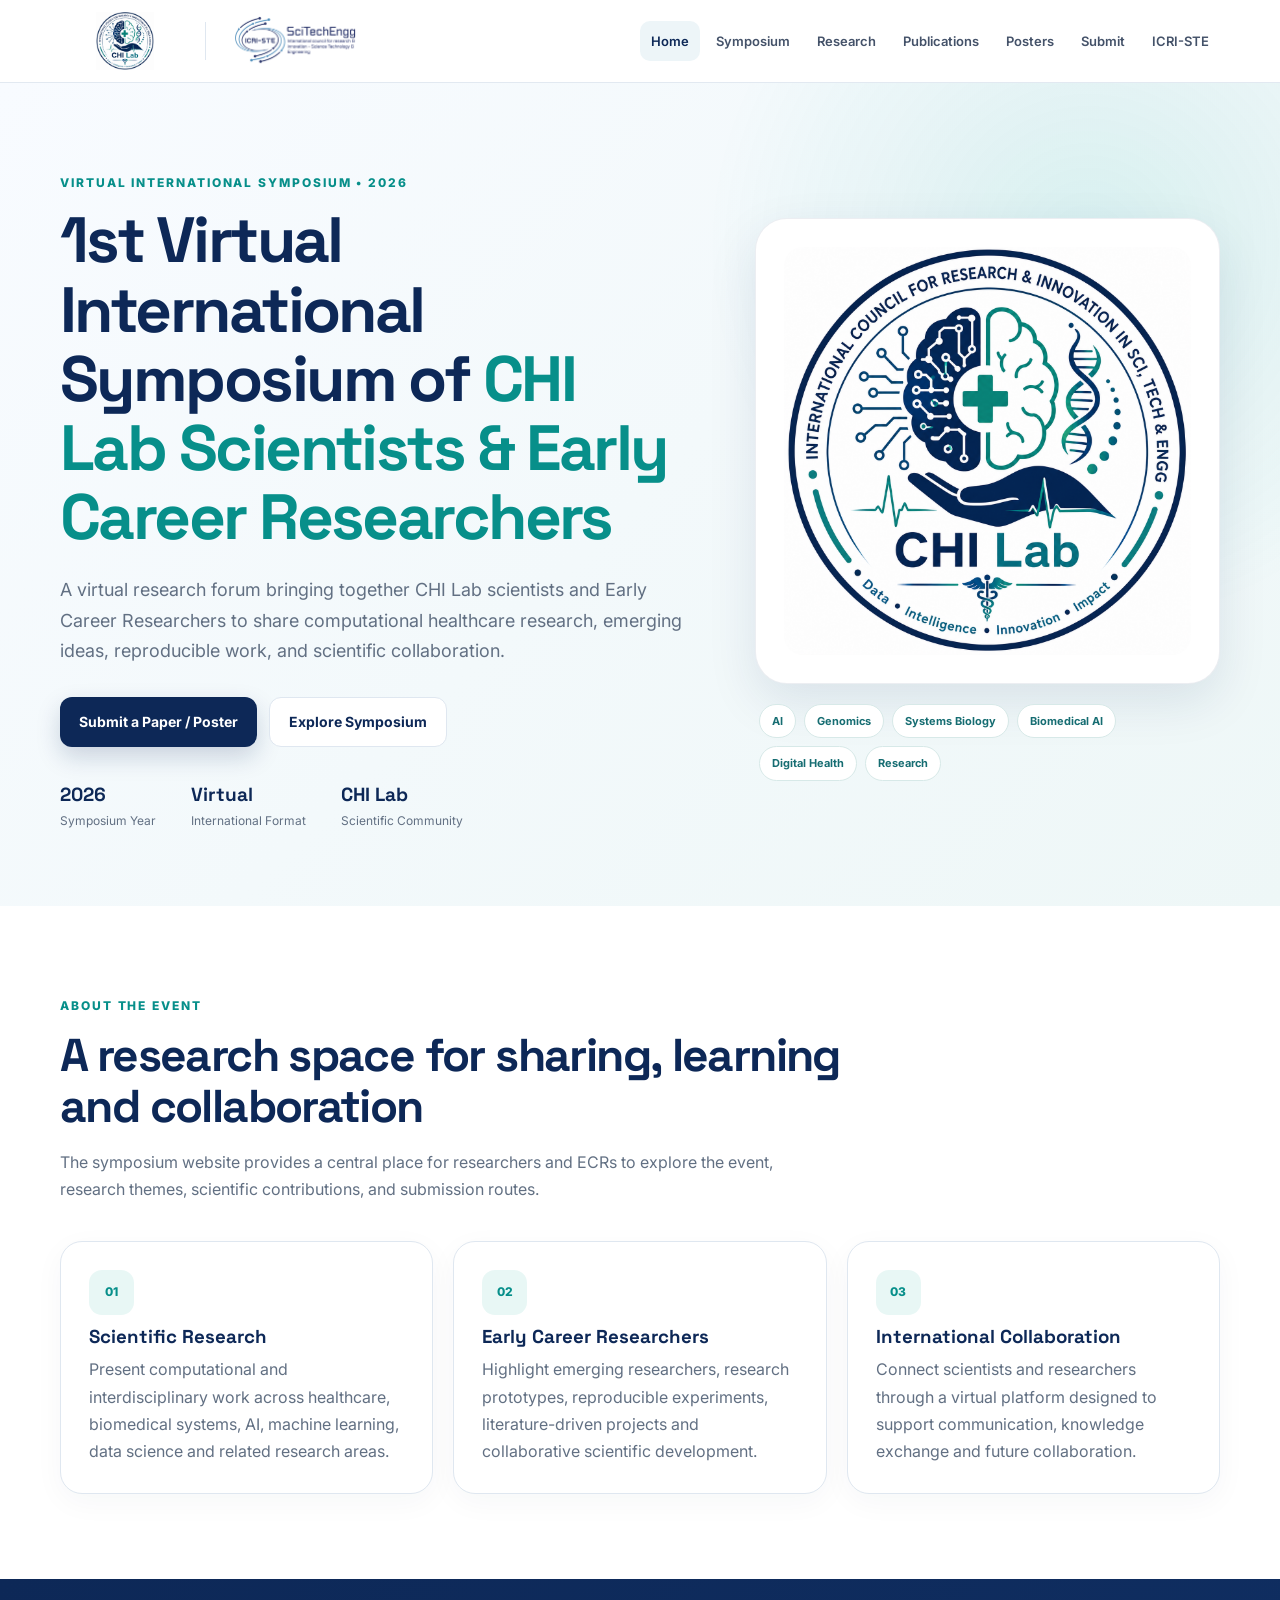
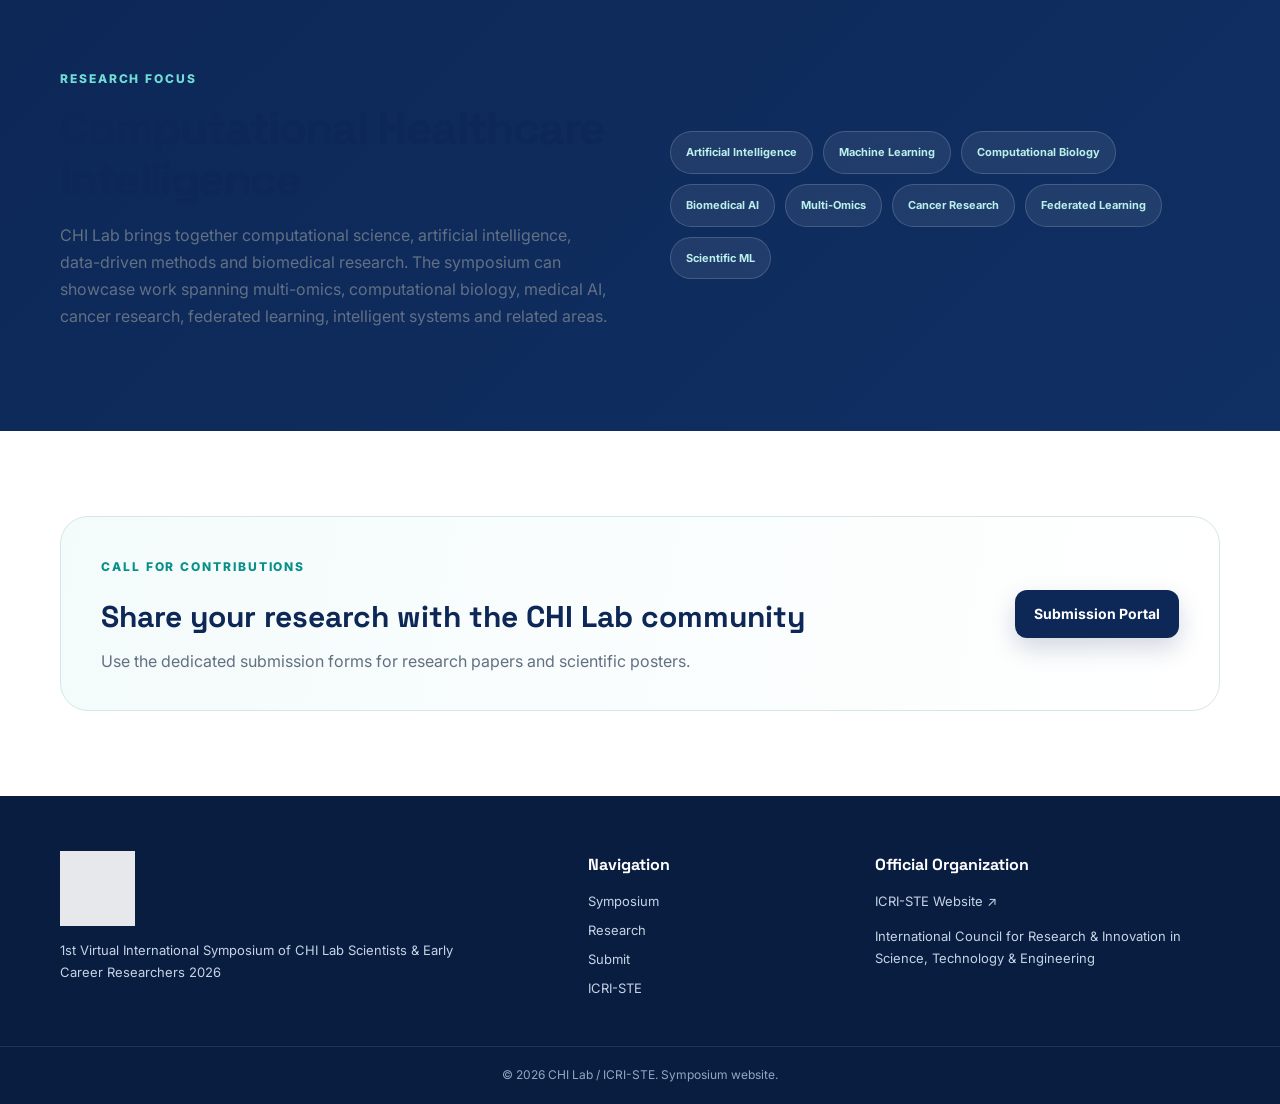
==== commit 5dbf1405: "Add files via upload" ====
--- a/index.html
+++ b/index.html
@@ -1 +1,141 @@
-<!DOCTYPE html><html lang="en"><head><meta charset="UTF-8"><meta name="viewport" content="width=device-width, initial-scale=1.0"><title>1st Virtual International Symposium of CHI Lab Scientists & ECRs 2026</title><link rel="stylesheet" href="styles.css"></head><body><header class="hero"><div class="overlay"><img src="assets/CHI-Lab.png" class="logo" alt="CHI Lab"><h1>1st Virtual International Symposium</h1><h2>CHI Lab Scientists & Early Career Researchers 2026</h2><p>Hosted by CHI Lab • ICRI-STE</p><a href="submit.html" class="btn">Submit Your Work</a></div></header><nav><a href="index.html">Home</a><a href="symposium.html">Symposium</a><a href="research.html">Research</a><a href="publications.html">Publications</a><a href="posters.html">Posters</a><a href="submit.html">Submission</a><a href="icri-ste.html">ICRI-STE</a></nav><section class="container"><h2>Welcome</h2><p>International symposium for Computational Healthcare Intelligence research.</p><div class="cards"><div class="card"><h3>Paper Submission</h3><a href="https://forms.gle/gp933vQCQ2eRobiv9" target="_blank">Submit Paper</a></div><div class="card"><h3>Poster Submission</h3><a href="https://forms.gle/R9ojCakYWnSoQzU99" target="_blank">Submit Poster</a></div><div class="card"><h3>ICRI-STE</h3><a href="icri-ste.html">About</a></div></div></section><footer>© 2026 CHI Lab | ICRI-STE</footer><script src="script.js"></script></body></html>+<!DOCTYPE html>
+<html lang="en">
+<head>
+  <meta charset="UTF-8">
+  <meta name="viewport" content="width=device-width, initial-scale=1.0">
+  <meta name="description" content="1st Virtual International Symposium of CHI Lab Scientists & Early Career Researchers 2026">
+  <title>CHI Lab Symposium 2026 | ICRI-STE</title>
+  <link rel="stylesheet" href="styles.css">
+</head>
+<body>
+<header class="site-header">
+  <div class="container nav-wrap">
+    <a class="brand" href="index.html" aria-label="CHI Lab Symposium home">
+      <img src="assets/CHI-Lab.png" alt="CHI Lab logo">
+      <span class="brand-divider"></span>
+      <img class="icri-logo" src="assets/ICRI-STE-Logo.png" alt="ICRI-STE logo">
+    </a>
+    <button class="menu-toggle" aria-label="Open navigation">☰</button>
+    <nav class="nav">
+      <a class="active" href="index.html">Home</a>
+      <a href="symposium.html">Symposium</a>
+      <a href="research.html">Research</a>
+      <a href="publications.html">Publications</a>
+      <a href="posters.html">Posters</a>
+      <a href="submit.html">Submit</a>
+      <a href="icri-ste.html">ICRI-STE</a>
+    </nav>
+  </div>
+</header>
+
+<main>
+  <section class="hero">
+    <div class="container hero-grid">
+      <div class="hero-copy">
+        <span class="eyebrow">VIRTUAL INTERNATIONAL SYMPOSIUM • 2026</span>
+        <h1>1st Virtual International Symposium of <span>CHI Lab Scientists & Early Career Researchers</span></h1>
+        <p class="lead">A virtual research forum bringing together CHI Lab scientists and Early Career Researchers to share computational healthcare research, emerging ideas, reproducible work, and scientific collaboration.</p>
+        <div class="hero-actions">
+          <a class="btn primary" href="submit.html">Submit a Paper / Poster</a>
+          <a class="btn secondary" href="symposium.html">Explore Symposium</a>
+        </div>
+        <div class="hero-meta">
+          <div><strong>2026</strong><span>Symposium Year</span></div>
+          <div><strong>Virtual</strong><span>International Format</span></div>
+          <div><strong>CHI Lab</strong><span>Scientific Community</span></div>
+        </div>
+      </div>
+      <div class="hero-visual">
+        <div class="logo-card">
+          <img src="assets/CHI-Lab.png" alt="Computational Healthcare Intelligence Lab">
+        </div>
+        <div class="orbit-card">
+          <span>AI</span><span>Genomics</span><span>Systems Biology</span><span>Biomedical AI</span><span>Digital Health</span><span>Research</span>
+        </div>
+      </div>
+    </div>
+  </section>
+
+  <section class="section">
+    <div class="container">
+      <div class="section-heading">
+        <span class="eyebrow">ABOUT THE EVENT</span>
+        <h2>A research space for sharing, learning and collaboration</h2>
+        <p>The symposium website provides a central place for researchers and ECRs to explore the event, research themes, scientific contributions, and submission routes.</p>
+      </div>
+      <div class="cards three">
+        <article class="card">
+          <div class="icon">01</div>
+          <h3>Scientific Research</h3>
+          <p>Present computational and interdisciplinary work across healthcare, biomedical systems, AI, machine learning, data science and related research areas.</p>
+        </article>
+        <article class="card">
+          <div class="icon">02</div>
+          <h3>Early Career Researchers</h3>
+          <p>Highlight emerging researchers, research prototypes, reproducible experiments, literature-driven projects and collaborative scientific development.</p>
+        </article>
+        <article class="card">
+          <div class="icon">03</div>
+          <h3>International Collaboration</h3>
+          <p>Connect scientists and researchers through a virtual platform designed to support communication, knowledge exchange and future collaboration.</p>
+        </article>
+      </div>
+    </div>
+  </section>
+
+  <section class="section section-dark">
+    <div class="container split">
+      <div>
+        <span class="eyebrow light">RESEARCH FOCUS</span>
+        <h2>Computational Healthcare Intelligence</h2>
+        <p>CHI Lab brings together computational science, artificial intelligence, data-driven methods and biomedical research. The symposium can showcase work spanning multi-omics, computational biology, medical AI, cancer research, federated learning, intelligent systems and related areas.</p>
+      </div>
+      <div class="topic-list">
+        <span>Artificial Intelligence</span>
+        <span>Machine Learning</span>
+        <span>Computational Biology</span>
+        <span>Biomedical AI</span>
+        <span>Multi-Omics</span>
+        <span>Cancer Research</span>
+        <span>Federated Learning</span>
+        <span>Scientific ML</span>
+      </div>
+    </div>
+  </section>
+
+  <section class="section">
+    <div class="container callout">
+      <div>
+        <span class="eyebrow">CALL FOR CONTRIBUTIONS</span>
+        <h2>Share your research with the CHI Lab community</h2>
+        <p>Use the dedicated submission forms for research papers and scientific posters.</p>
+      </div>
+      <a class="btn primary" href="submit.html">Submission Portal</a>
+    </div>
+  </section>
+</main>
+
+<footer class="footer">
+  <div class="container footer-grid">
+    <div>
+      <img src="assets/CHI-Lab.png" alt="CHI Lab" class="footer-chi">
+      <p>1st Virtual International Symposium of CHI Lab Scientists & Early Career Researchers 2026</p>
+    </div>
+    <div>
+      <h4>Navigation</h4>
+      <a href="symposium.html">Symposium</a>
+      <a href="research.html">Research</a>
+      <a href="submit.html">Submit</a>
+      <a href="icri-ste.html">ICRI-STE</a>
+    </div>
+    <div>
+      <h4>Official Organization</h4>
+      <a href="https://icriste.com/" target="_blank" rel="noopener">ICRI-STE Website ↗</a>
+      <p>International Council for Research & Innovation in Science, Technology & Engineering</p>
+    </div>
+  </div>
+  <div class="copyright">© 2026 CHI Lab / ICRI-STE. Symposium website.</div>
+</footer>
+<script src="script.js"></script>
+</body>
+</html>
--- a/styles.css
+++ b/styles.css
@@ -1 +1,105 @@
-*{margin:0;padding:0;box-sizing:border-box;font-family:Arial,sans-serif}body{background:#f5f7fb;color:#222}.hero{height:100vh;background:linear-gradient(135deg,#081a4b,#0057a8);display:flex;justify-content:center;align-items:center;text-align:center;color:#fff}.logo{width:140px;margin-bottom:20px}.btn{display:inline-block;padding:14px 30px;background:#ffb400;color:#000;text-decoration:none;border-radius:30px;margin-top:20px}nav{display:flex;justify-content:center;gap:20px;background:#071840;padding:15px;flex-wrap:wrap}nav a{color:#fff;text-decoration:none;font-weight:bold}.container{max-width:1100px;margin:auto;padding:50px 20px}.cards{display:grid;grid-template-columns:repeat(auto-fit,minmax(260px,1fr));gap:20px;margin-top:25px}.card{background:#fff;padding:25px;border-radius:14px;box-shadow:0 8px 20px rgba(0,0,0,.08)}footer{background:#071840;color:#fff;text-align:center;padding:25px;margin-top:40px}+@import url('https://fonts.googleapis.com/css2?family=Inter:wght@400;500;600;700;800&family=Space+Grotesk:wght@500;600;700&display=swap');
+
+:root{
+  --navy:#0d2857;
+  --navy2:#153d78;
+  --teal:#078f8a;
+  --teal2:#15aaa2;
+  --ink:#132238;
+  --muted:#627083;
+  --line:#dfe7f0;
+  --bg:#f7fafd;
+  --white:#fff;
+  --shadow:0 18px 50px rgba(13,40,87,.10);
+  --radius:22px;
+}
+*{box-sizing:border-box}
+html{scroll-behavior:smooth}
+body{margin:0;font-family:Inter,system-ui,sans-serif;color:var(--ink);background:var(--white);line-height:1.7}
+a{color:inherit;text-decoration:none}
+img{max-width:100%;display:block}
+.container{width:min(1160px,92%);margin:auto}
+.site-header{position:sticky;top:0;z-index:50;background:rgba(255,255,255,.94);backdrop-filter:blur(14px);border-bottom:1px solid rgba(223,231,240,.9)}
+.nav-wrap{min-height:82px;display:flex;align-items:center;justify-content:space-between;gap:25px}
+.brand{display:flex;align-items:center;gap:15px;min-width:285px}
+.brand img{width:130px;height:58px;object-fit:contain}
+.brand .icri-logo{width:150px;height:52px}
+.brand-divider{height:38px;width:1px;background:var(--line)}
+.nav{display:flex;align-items:center;gap:5px}
+.nav a{padding:9px 11px;border-radius:10px;font-size:13px;font-weight:600;color:#445269}
+.nav a:hover,.nav a.active{color:var(--navy);background:#edf5f8}
+.menu-toggle{display:none;border:0;background:none;font-size:28px;color:var(--navy)}
+.hero{padding:85px 0 75px;background:radial-gradient(circle at 85% 20%,rgba(21,170,162,.12),transparent 30%),linear-gradient(135deg,#f8fbff,#eef7f7)}
+.hero-grid{display:grid;grid-template-columns:1.15fr .85fr;gap:65px;align-items:center}
+.eyebrow{display:inline-block;color:var(--teal);font-size:12px;font-weight:800;letter-spacing:.16em;text-transform:uppercase;margin-bottom:13px}
+.eyebrow.light{color:#70ded6}
+.hero h1,.page-hero h1{font-family:"Space Grotesk",sans-serif;line-height:1.08;color:var(--navy);letter-spacing:-.04em}
+.hero h1{font-size:clamp(40px,5vw,68px);margin:0 0 23px}
+.hero h1 span{color:var(--teal)}
+.lead{font-size:18px;color:var(--muted);max-width:720px}
+.hero-actions{display:flex;flex-wrap:wrap;gap:12px;margin:30px 0}
+.btn{display:inline-flex;align-items:center;justify-content:center;padding:12px 19px;border-radius:12px;font-weight:700;font-size:14px;transition:.2s}
+.btn:hover{transform:translateY(-2px)}
+.btn.primary{background:var(--navy);color:white;box-shadow:0 10px 25px rgba(13,40,87,.18)}
+.btn.secondary{border:1px solid var(--line);background:white;color:var(--navy)}
+.hero-meta{display:flex;gap:35px;margin-top:32px;flex-wrap:wrap}
+.hero-meta div{display:flex;flex-direction:column}
+.hero-meta strong{font-family:"Space Grotesk";font-size:19px;color:var(--navy)}
+.hero-meta span{font-size:12px;color:var(--muted)}
+.hero-visual{position:relative}
+.logo-card{background:#fff;border:1px solid rgba(13,40,87,.08);border-radius:32px;padding:28px;box-shadow:var(--shadow)}
+.logo-card img{width:100%;border-radius:20px}
+.orbit-card{display:flex;gap:8px;flex-wrap:wrap;padding:20px 4px 0}
+.orbit-card span,.topic-list span{background:#fff;border:1px solid #d7e9e8;color:#166d72;border-radius:999px;padding:7px 12px;font-size:11px;font-weight:700}
+.section{padding:85px 0}
+.section.alt{background:var(--bg)}
+.section-dark{background:linear-gradient(135deg,var(--navy),#102f63);color:#eaf4ff}
+.section-dark h2{color:#fff}
+.section-heading{max-width:780px;margin-bottom:38px}
+.section-heading h2,.split h2{font-family:"Space Grotesk";font-size:clamp(30px,4vw,46px);line-height:1.12;letter-spacing:-.035em;color:var(--navy);margin:0 0 15px}
+.section-heading p,.split p{color:var(--muted)}
+.cards{display:grid;gap:20px}
+.cards.three{grid-template-columns:repeat(3,1fr)}
+.cards.two{grid-template-columns:repeat(2,1fr)}
+.card,.submit-card{background:#fff;border:1px solid var(--line);border-radius:var(--radius);padding:28px;box-shadow:0 8px 30px rgba(13,40,87,.04)}
+.card h3,.submit-card h2{font-family:"Space Grotesk";color:var(--navy);margin:10px 0 8px;line-height:1.25}
+.card p,.submit-card p{color:var(--muted);margin:0}
+.icon,.empty-mark,.submission-type{width:45px;height:45px;display:grid;place-items:center;border-radius:13px;background:#e8f7f5;color:var(--teal);font-weight:800;font-size:12px}
+.split{display:grid;grid-template-columns:1fr 1fr;gap:60px;align-items:center}
+.topic-list{display:flex;flex-wrap:wrap;gap:10px}
+.topic-list span{background:rgba(255,255,255,.08);border-color:rgba(255,255,255,.16);color:#b9f0ec;padding:11px 15px}
+.callout{border:1px solid #d5e6e7;border-radius:28px;padding:35px 40px;display:flex;align-items:center;justify-content:space-between;gap:30px;background:linear-gradient(100deg,#f4fbfb,#fff)}
+.callout h2{font-family:"Space Grotesk";color:var(--navy);margin:0 0 6px;font-size:30px}
+.callout p{margin:0;color:var(--muted)}
+.page-hero{padding:72px 0;background:linear-gradient(135deg,#f6fbff,#eef8f7);border-bottom:1px solid var(--line)}
+.page-hero h1{font-size:clamp(38px,5vw,60px);max-width:900px;margin:0 0 15px}
+.page-hero p{font-size:18px;color:var(--muted);max-width:800px}
+.info-panel{border:1px solid var(--line);border-radius:24px;background:#fff;box-shadow:var(--shadow);overflow:hidden}
+.info-panel div{padding:19px 24px;border-bottom:1px solid var(--line);display:flex;justify-content:space-between;gap:15px}
+.info-panel div:last-child{border-bottom:0}
+.info-panel span{color:var(--muted);font-size:13px}.info-panel strong{color:var(--navy);font-size:13px;text-align:right}
+.timeline{max-width:850px}
+.timeline-item{display:grid;grid-template-columns:55px 1fr;gap:20px;padding:25px 0;border-bottom:1px solid var(--line)}
+.timeline-item>b{width:42px;height:42px;border-radius:50%;display:grid;place-items:center;background:var(--navy);color:#fff;font-size:12px}
+.timeline-item h3{margin:0;color:var(--navy);font-family:"Space Grotesk"}.timeline-item p{margin:4px 0;color:var(--muted)}
+.empty-state{border:1px dashed #b9cadb;border-radius:28px;padding:70px 30px;text-align:center;background:#fbfdff}
+.empty-state .empty-mark{margin:0 auto 20px;width:58px;height:58px;font-size:15px}
+.empty-state h2{font-family:"Space Grotesk";font-size:32px;color:var(--navy);margin:0 0 10px}
+.empty-state p{max-width:650px;margin:0 auto 25px;color:var(--muted)}
+.submit-card{padding:36px}
+.submission-type{margin-bottom:18px}
+.submit-card h2{font-size:30px}
+.submit-card ul{padding-left:20px;color:var(--muted);margin:20px 0 28px}
+.check-list{border-left:4px solid var(--teal);padding:10px 0 10px 25px}.check-list p{margin:8px 0;color:var(--muted)}
+.narrow{max-width:820px}
+.organization-logo{padding:30px;border:1px solid var(--line);border-radius:28px;background:white;box-shadow:var(--shadow)}
+.organization-logo img{max-height:280px;width:100%;object-fit:contain}
+.footer{background:#081d40;color:#c6d3e5;padding:55px 0 0}
+.footer-grid{display:grid;grid-template-columns:1.4fr .7fr 1fr;gap:45px;padding-bottom:40px}
+.footer h4{color:#fff;margin:0 0 12px;font-family:"Space Grotesk"}
+.footer a{display:block;color:#c6d3e5;margin:7px 0;font-size:13px}.footer a:hover{color:#76e0d8}
+.footer p{font-size:13px;max-width:400px}
+.footer-chi{width:155px;height:75px;object-fit:contain;object-position:left center;filter:brightness(0) invert(1);opacity:.9;margin-bottom:12px}
+.copyright{border-top:1px solid rgba(255,255,255,.1);padding:18px 0;text-align:center;font-size:12px;color:#92a7c0}
+@media(max-width:1000px){.nav{display:none;position:absolute;top:82px;left:0;right:0;background:white;border-bottom:1px solid var(--line);padding:12px 4%;flex-direction:column;align-items:stretch}.nav.open{display:flex}.nav a{padding:12px}.menu-toggle{display:block}.hero-grid,.split{grid-template-columns:1fr}.cards.three{grid-template-columns:1fr 1fr}.hero-visual{max-width:600px}.footer-grid{grid-template-columns:1fr 1fr}}
+@media(max-width:650px){.brand{min-width:0;gap:8px}.brand img{width:105px;height:50px}.brand .icri-logo{width:120px}.brand-divider{height:30px}.hero{padding:55px 0}.hero h1{font-size:40px}.section{padding:60px 0}.cards.three,.cards.two{grid-template-columns:1fr}.callout{flex-direction:column;align-items:flex-start;padding:28px}.footer-grid{grid-template-columns:1fr}.hero-meta{gap:20px}.page-hero{padding:55px 0}}
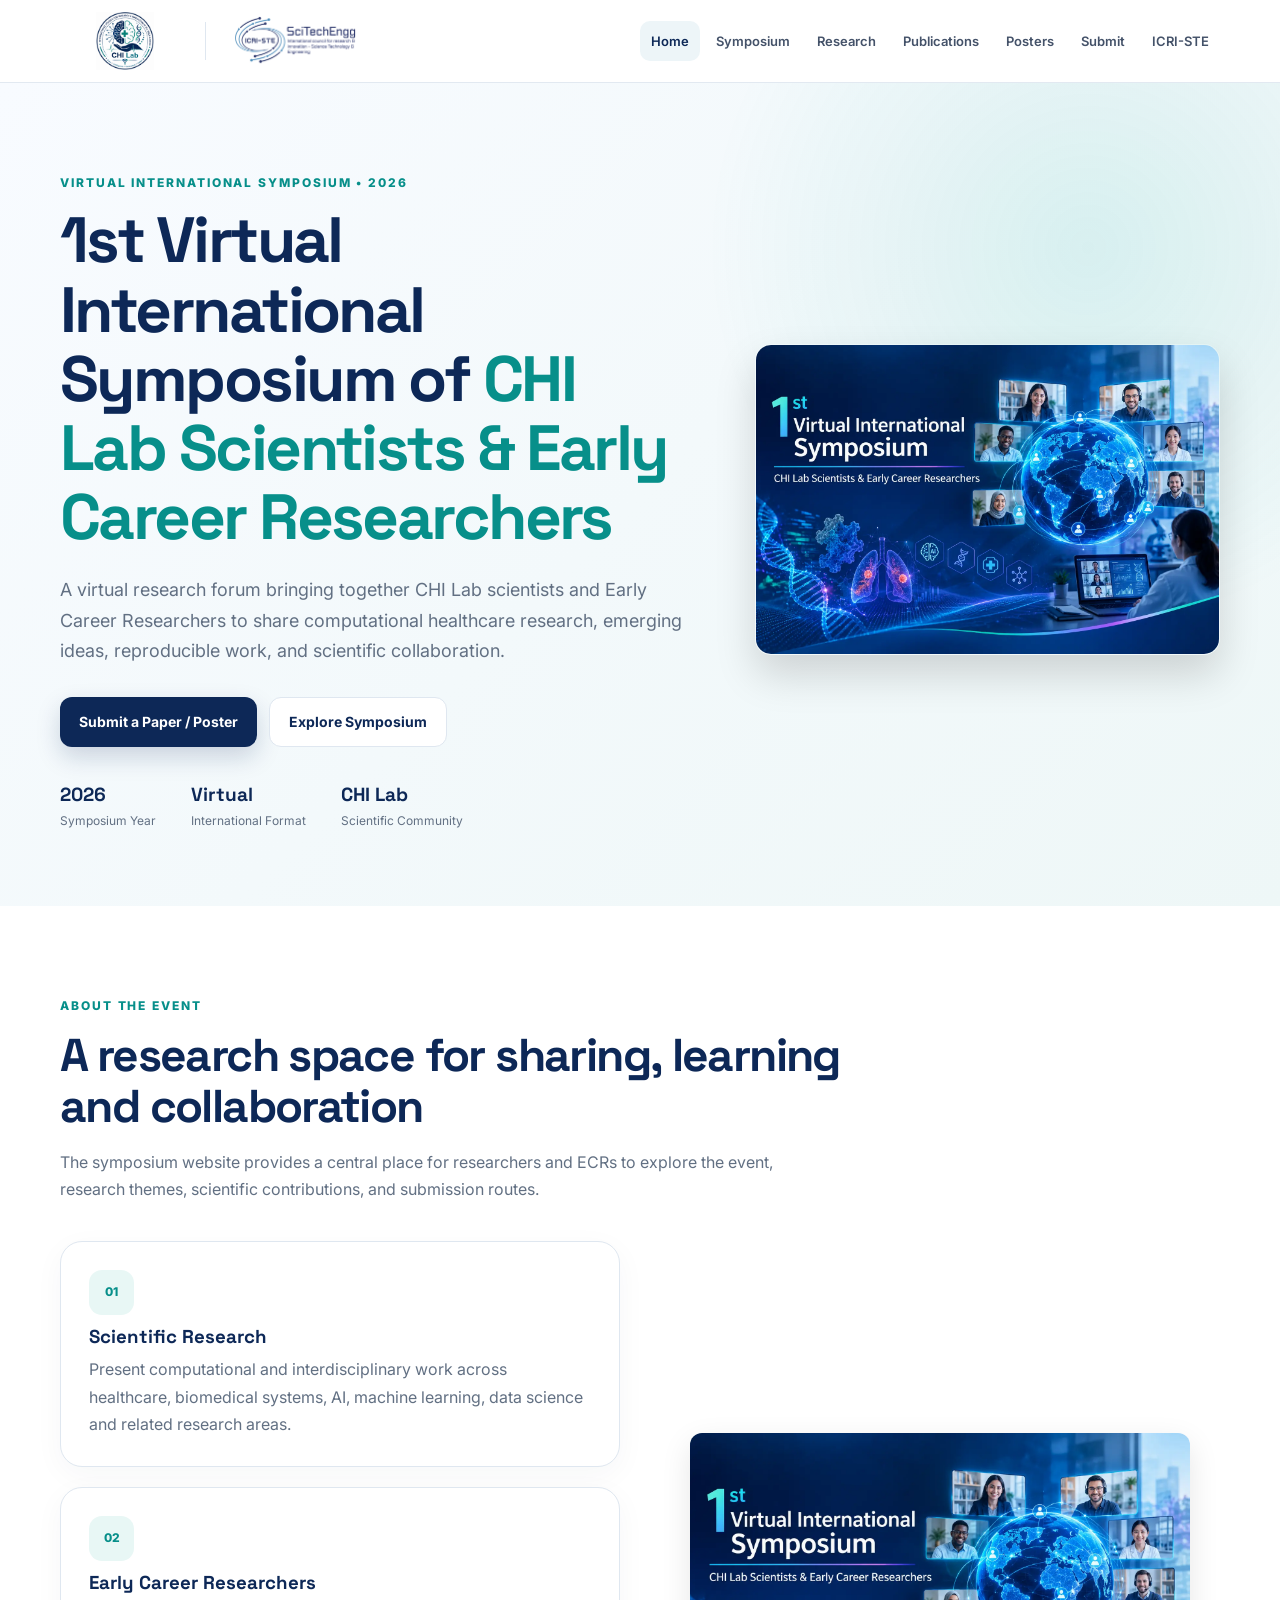
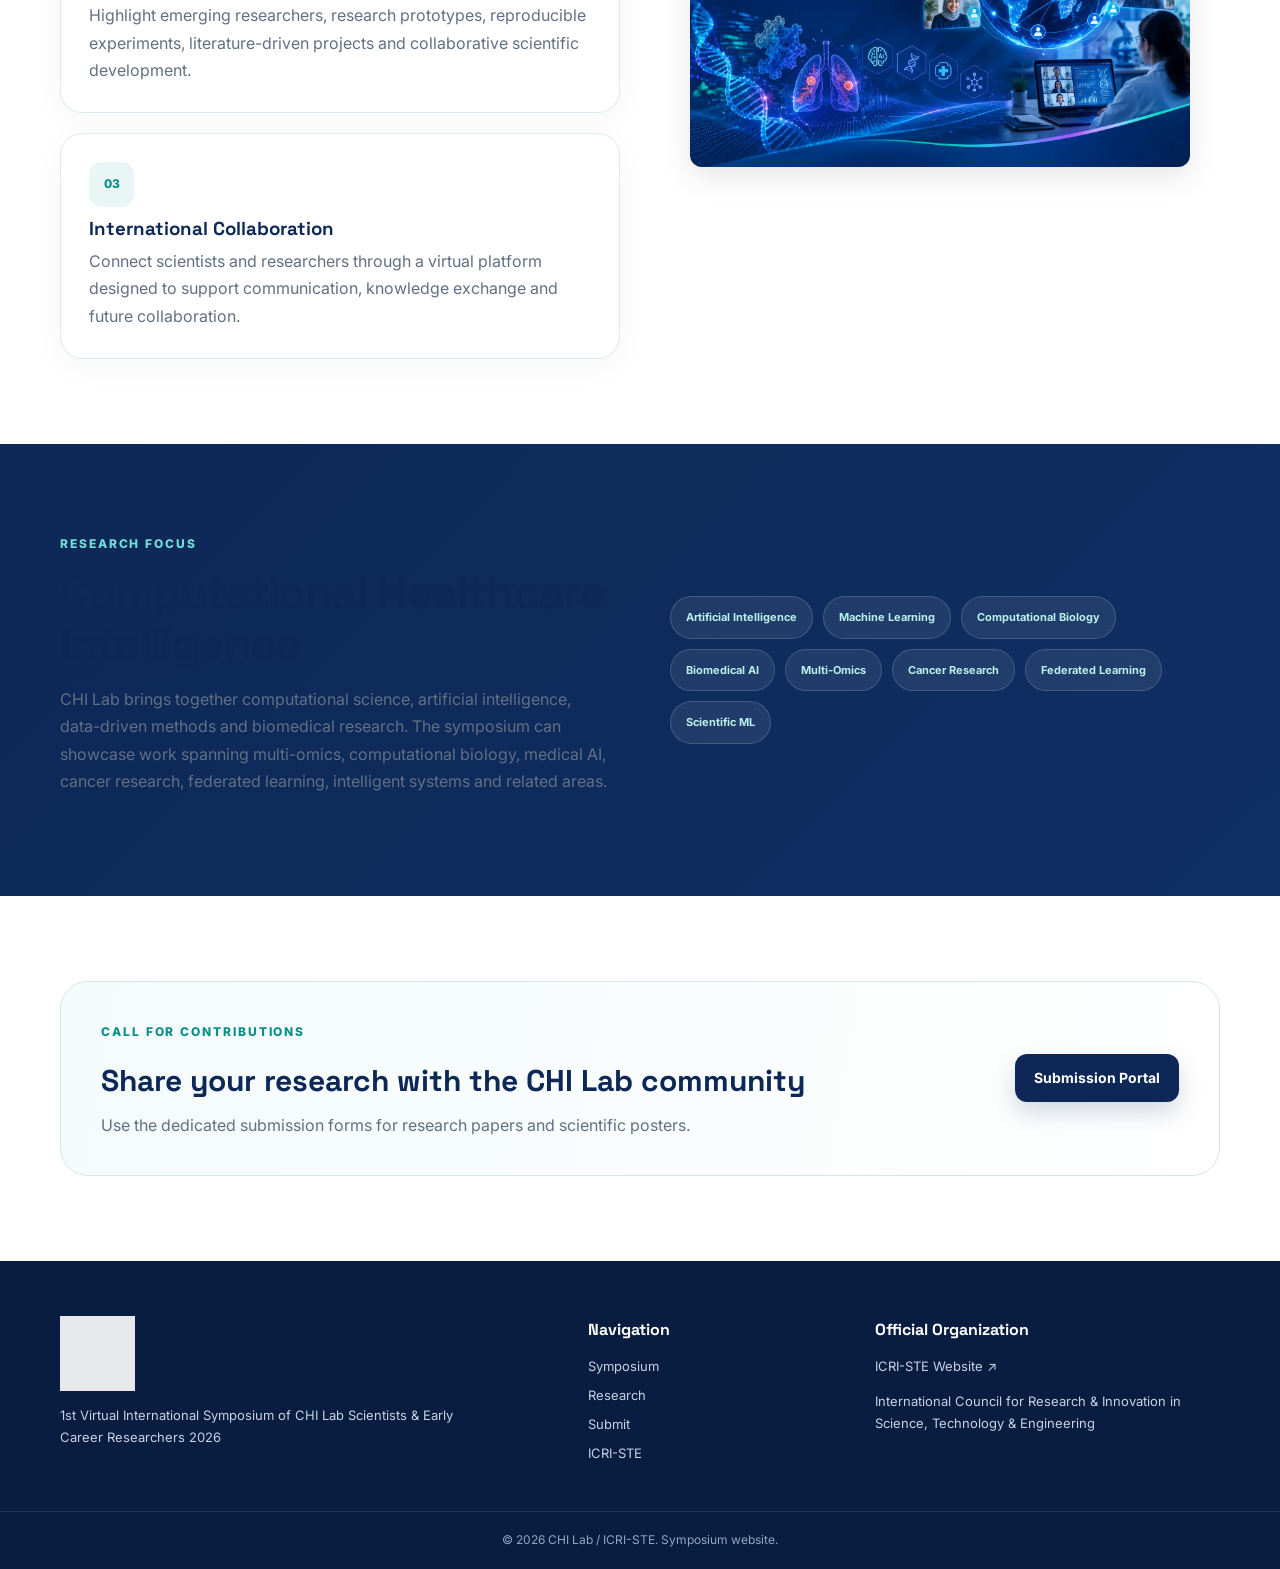
==== commit 12c2bc01: "Enhance layout and styles for symposium webpage Added styles for hero and about sections, integrated" ====
--- a/index.html
+++ b/index.html
@@ -6,6 +6,53 @@
   <meta name="description" content="1st Virtual International Symposium of CHI Lab Scientists & Early Career Researchers 2026">
   <title>CHI Lab Symposium 2026 | ICRI-STE</title>
   <link rel="stylesheet" href="styles.css">
+  
+  <!-- New styles added for the symposium image integration -->
+  <style>
+    /* Hero Image Styling */
+    .hero-img-container {
+      width: 100%;
+      border-radius: 16px;
+      overflow: hidden;
+      box-shadow: 0 20px 40px rgba(0,0,0,0.15);
+      border: 1px solid rgba(255,255,255,0.1);
+      transition: transform 0.3s ease;
+    }
+    .hero-img-container:hover {
+      transform: translateY(-5px);
+    }
+    .hero-img-container img {
+      width: 100%;
+      height: auto;
+      display: block;
+      object-fit: cover;
+    }
+
+    /* About Image Styling */
+    .about-img {
+      width: 100%;
+      max-width: 500px;
+      border-radius: 12px;
+      box-shadow: 0 10px 30px rgba(0,0,0,0.1);
+      display: block;
+      margin: 0 auto;
+    }
+
+    /* Make the "Split" section responsive with the new image */
+    .split-with-img {
+      display: flex;
+      align-items: center;
+      gap: 40px;
+    }
+    .split-with-img > div {
+      flex: 1;
+    }
+    @media (max-width: 768px) {
+      .split-with-img {
+        flex-direction: column;
+      }
+    }
+  </style>
 </head>
 <body>
 <header class="site-header">
@@ -29,6 +76,7 @@
 </header>
 
 <main>
+  <!-- HERO SECTION: Replaced old orbit card with symposium.webp -->
   <section class="hero">
     <div class="container hero-grid">
       <div class="hero-copy">
@@ -45,17 +93,17 @@
           <div><strong>CHI Lab</strong><span>Scientific Community</span></div>
         </div>
       </div>
+      
+      <!-- INTEGRATED SYMPOSIUM IMAGE HERE -->
       <div class="hero-visual">
-        <div class="logo-card">
-          <img src="assets/CHI-Lab.png" alt="Computational Healthcare Intelligence Lab">
-        </div>
-        <div class="orbit-card">
-          <span>AI</span><span>Genomics</span><span>Systems Biology</span><span>Biomedical AI</span><span>Digital Health</span><span>Research</span>
-        </div>
-      </div>
-    </div>
-  </section>
-
+        <div class="hero-img-container">
+          <img src="assets/symposium.webp" alt="1st Virtual International Symposium of CHI Lab Scientists">
+        </div>
+      </div>
+    </div>
+  </section>
+
+  <!-- ABOUT SECTION: Added symposium image to the split layout -->
   <section class="section">
     <div class="container">
       <div class="section-heading">
@@ -63,23 +111,34 @@
         <h2>A research space for sharing, learning and collaboration</h2>
         <p>The symposium website provides a central place for researchers and ECRs to explore the event, research themes, scientific contributions, and submission routes.</p>
       </div>
-      <div class="cards three">
-        <article class="card">
-          <div class="icon">01</div>
-          <h3>Scientific Research</h3>
-          <p>Present computational and interdisciplinary work across healthcare, biomedical systems, AI, machine learning, data science and related research areas.</p>
-        </article>
-        <article class="card">
-          <div class="icon">02</div>
-          <h3>Early Career Researchers</h3>
-          <p>Highlight emerging researchers, research prototypes, reproducible experiments, literature-driven projects and collaborative scientific development.</p>
-        </article>
-        <article class="card">
-          <div class="icon">03</div>
-          <h3>International Collaboration</h3>
-          <p>Connect scientists and researchers through a virtual platform designed to support communication, knowledge exchange and future collaboration.</p>
-        </article>
-      </div>
+      
+      <!-- Split Layout with Image -->
+      <div class="split-with-img">
+        <div>
+          <div class="cards three" style="grid-template-columns: 1fr;"> <!-- Stacked cards to fit beside image -->
+            <article class="card">
+              <div class="icon">01</div>
+              <h3>Scientific Research</h3>
+              <p>Present computational and interdisciplinary work across healthcare, biomedical systems, AI, machine learning, data science and related research areas.</p>
+            </article>
+            <article class="card">
+              <div class="icon">02</div>
+              <h3>Early Career Researchers</h3>
+              <p>Highlight emerging researchers, research prototypes, reproducible experiments, literature-driven projects and collaborative scientific development.</p>
+            </article>
+            <article class="card">
+              <div class="icon">03</div>
+              <h3>International Collaboration</h3>
+              <p>Connect scientists and researchers through a virtual platform designed to support communication, knowledge exchange and future collaboration.</p>
+            </article>
+          </div>
+        </div>
+        <div>
+          <!-- Reusing symposium.webp here as a visual anchor -->
+          <img src="assets/symposium.webp" alt="Symposium Visual" class="about-img">
+        </div>
+      </div>
+      
     </div>
   </section>
 
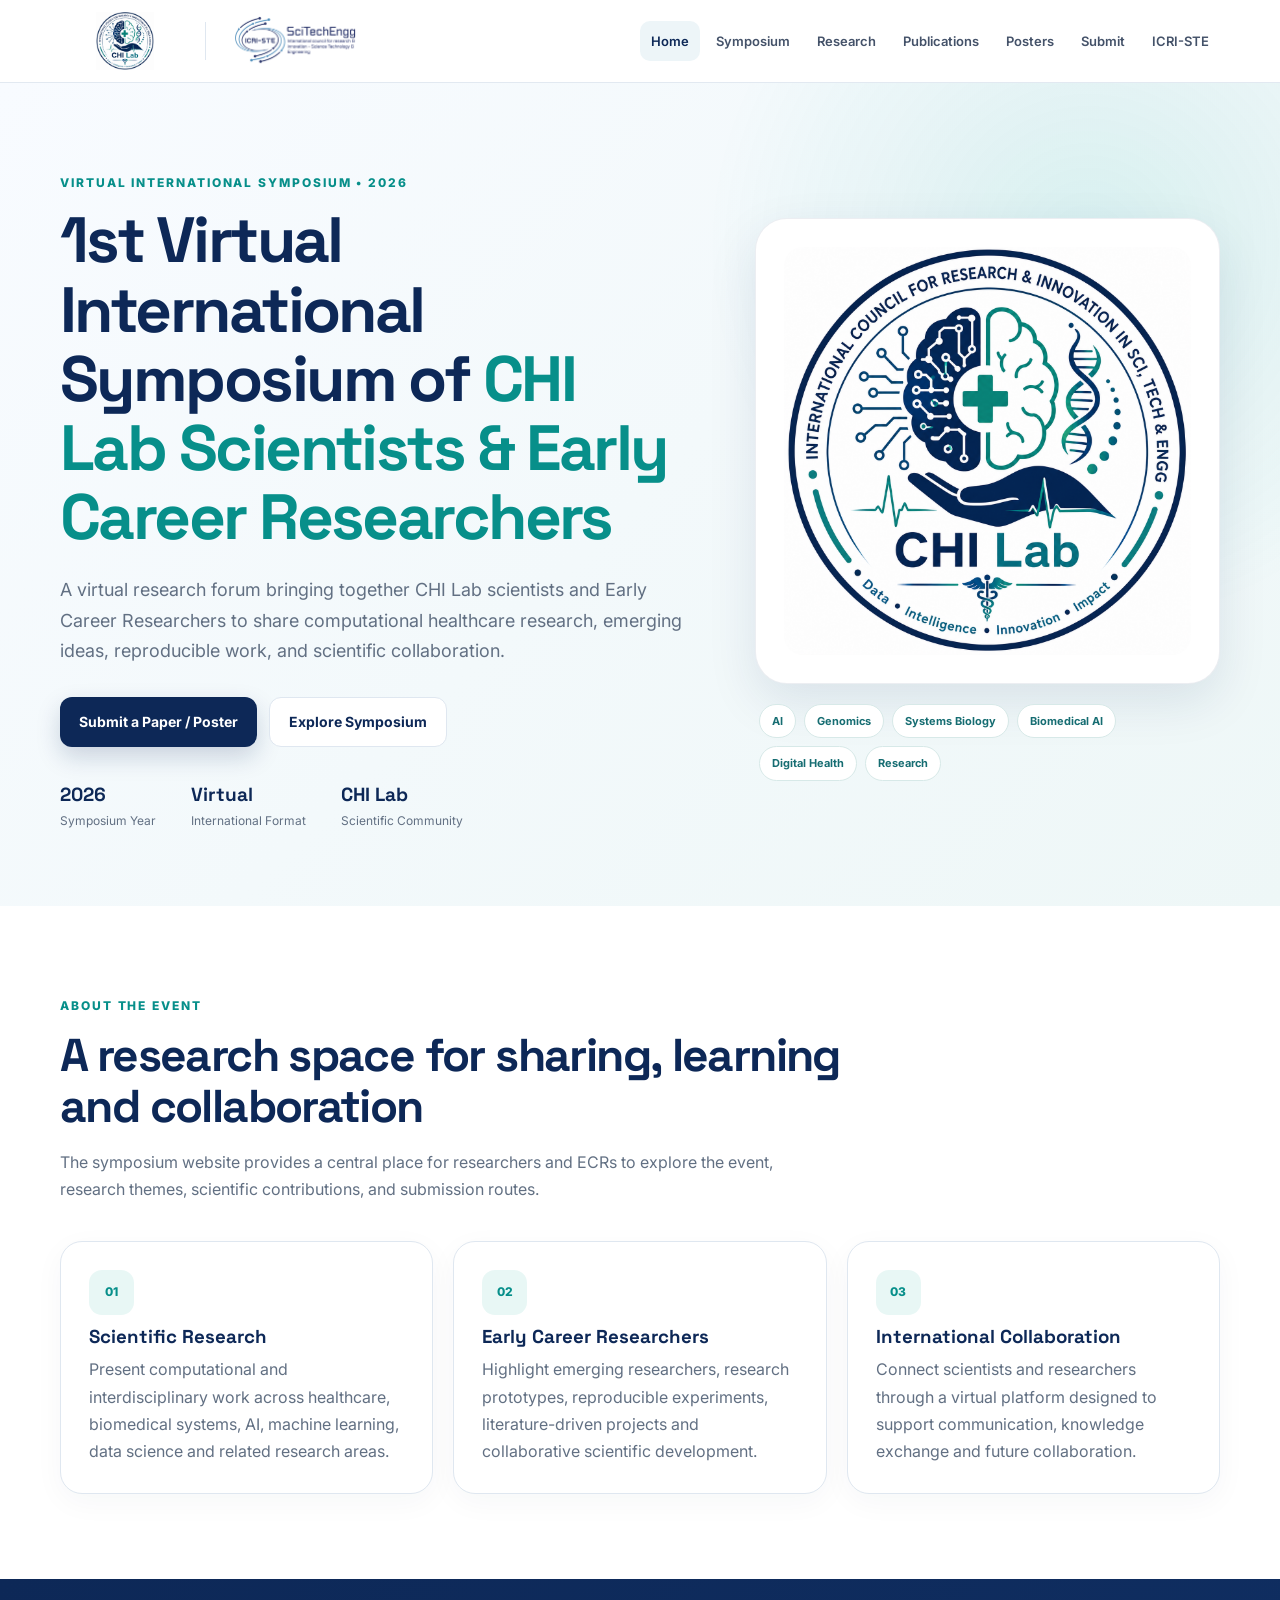
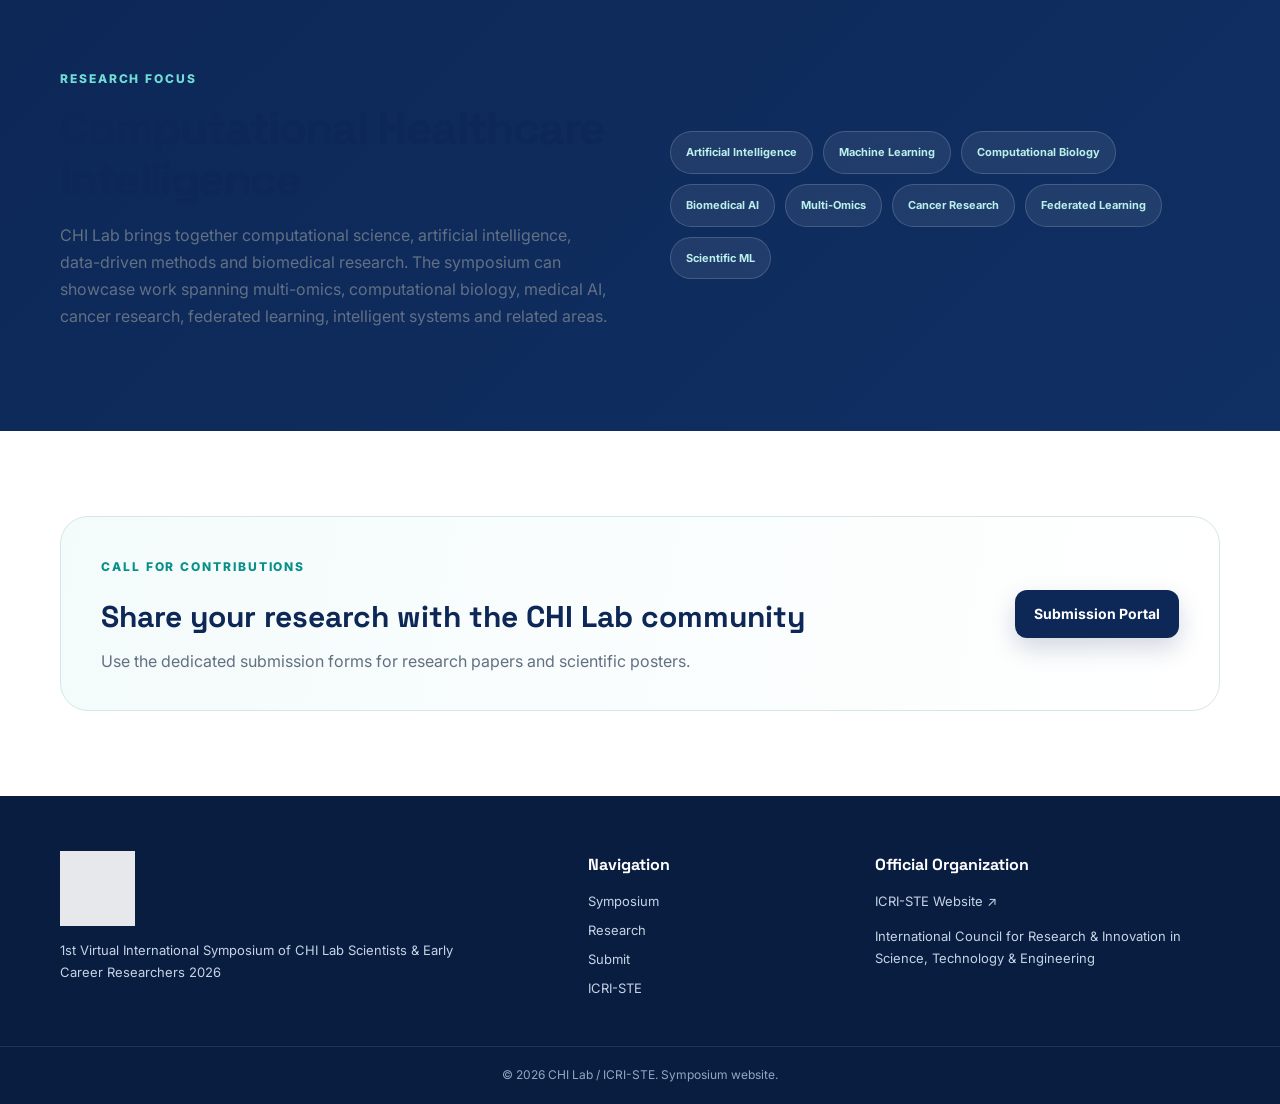
==== commit ddbf353f: "Update index.html" ====
--- a/index.html
+++ b/index.html
@@ -6,53 +6,6 @@
   <meta name="description" content="1st Virtual International Symposium of CHI Lab Scientists & Early Career Researchers 2026">
   <title>CHI Lab Symposium 2026 | ICRI-STE</title>
   <link rel="stylesheet" href="styles.css">
-  
-  <!-- New styles added for the symposium image integration -->
-  <style>
-    /* Hero Image Styling */
-    .hero-img-container {
-      width: 100%;
-      border-radius: 16px;
-      overflow: hidden;
-      box-shadow: 0 20px 40px rgba(0,0,0,0.15);
-      border: 1px solid rgba(255,255,255,0.1);
-      transition: transform 0.3s ease;
-    }
-    .hero-img-container:hover {
-      transform: translateY(-5px);
-    }
-    .hero-img-container img {
-      width: 100%;
-      height: auto;
-      display: block;
-      object-fit: cover;
-    }
-
-    /* About Image Styling */
-    .about-img {
-      width: 100%;
-      max-width: 500px;
-      border-radius: 12px;
-      box-shadow: 0 10px 30px rgba(0,0,0,0.1);
-      display: block;
-      margin: 0 auto;
-    }
-
-    /* Make the "Split" section responsive with the new image */
-    .split-with-img {
-      display: flex;
-      align-items: center;
-      gap: 40px;
-    }
-    .split-with-img > div {
-      flex: 1;
-    }
-    @media (max-width: 768px) {
-      .split-with-img {
-        flex-direction: column;
-      }
-    }
-  </style>
 </head>
 <body>
 <header class="site-header">
@@ -76,7 +29,6 @@
 </header>
 
 <main>
-  <!-- HERO SECTION: Replaced old orbit card with symposium.webp -->
   <section class="hero">
     <div class="container hero-grid">
       <div class="hero-copy">
@@ -93,17 +45,17 @@
           <div><strong>CHI Lab</strong><span>Scientific Community</span></div>
         </div>
       </div>
-      
-      <!-- INTEGRATED SYMPOSIUM IMAGE HERE -->
       <div class="hero-visual">
-        <div class="hero-img-container">
-          <img src="assets/symposium.webp" alt="1st Virtual International Symposium of CHI Lab Scientists">
+        <div class="logo-card">
+          <img src="assets/CHI-Lab.png" alt="Computational Healthcare Intelligence Lab">
+        </div>
+        <div class="orbit-card">
+          <span>AI</span><span>Genomics</span><span>Systems Biology</span><span>Biomedical AI</span><span>Digital Health</span><span>Research</span>
         </div>
       </div>
     </div>
   </section>
 
-  <!-- ABOUT SECTION: Added symposium image to the split layout -->
   <section class="section">
     <div class="container">
       <div class="section-heading">
@@ -111,34 +63,23 @@
         <h2>A research space for sharing, learning and collaboration</h2>
         <p>The symposium website provides a central place for researchers and ECRs to explore the event, research themes, scientific contributions, and submission routes.</p>
       </div>
-      
-      <!-- Split Layout with Image -->
-      <div class="split-with-img">
-        <div>
-          <div class="cards three" style="grid-template-columns: 1fr;"> <!-- Stacked cards to fit beside image -->
-            <article class="card">
-              <div class="icon">01</div>
-              <h3>Scientific Research</h3>
-              <p>Present computational and interdisciplinary work across healthcare, biomedical systems, AI, machine learning, data science and related research areas.</p>
-            </article>
-            <article class="card">
-              <div class="icon">02</div>
-              <h3>Early Career Researchers</h3>
-              <p>Highlight emerging researchers, research prototypes, reproducible experiments, literature-driven projects and collaborative scientific development.</p>
-            </article>
-            <article class="card">
-              <div class="icon">03</div>
-              <h3>International Collaboration</h3>
-              <p>Connect scientists and researchers through a virtual platform designed to support communication, knowledge exchange and future collaboration.</p>
-            </article>
-          </div>
-        </div>
-        <div>
-          <!-- Reusing symposium.webp here as a visual anchor -->
-          <img src="assets/symposium.webp" alt="Symposium Visual" class="about-img">
-        </div>
+      <div class="cards three">
+        <article class="card">
+          <div class="icon">01</div>
+          <h3>Scientific Research</h3>
+          <p>Present computational and interdisciplinary work across healthcare, biomedical systems, AI, machine learning, data science and related research areas.</p>
+        </article>
+        <article class="card">
+          <div class="icon">02</div>
+          <h3>Early Career Researchers</h3>
+          <p>Highlight emerging researchers, research prototypes, reproducible experiments, literature-driven projects and collaborative scientific development.</p>
+        </article>
+        <article class="card">
+          <div class="icon">03</div>
+          <h3>International Collaboration</h3>
+          <p>Connect scientists and researchers through a virtual platform designed to support communication, knowledge exchange and future collaboration.</p>
+        </article>
       </div>
-      
     </div>
   </section>
 
